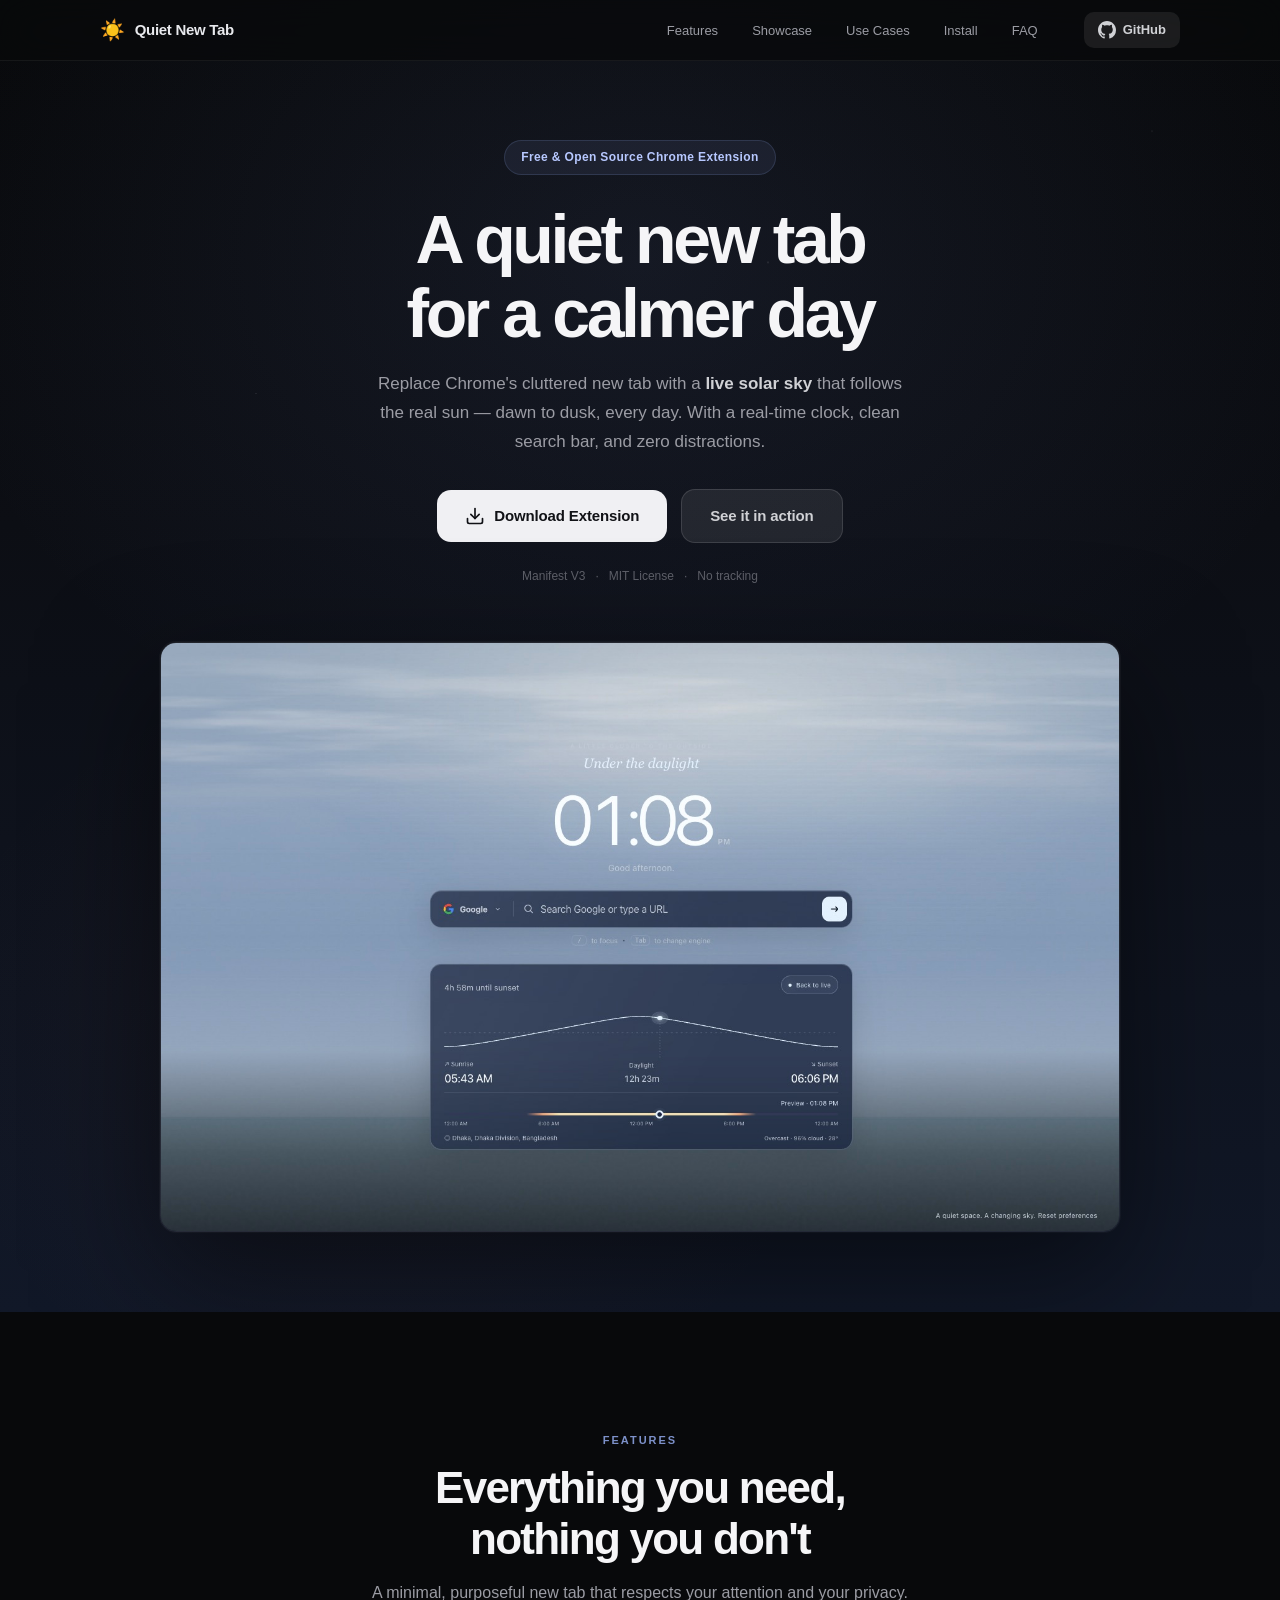
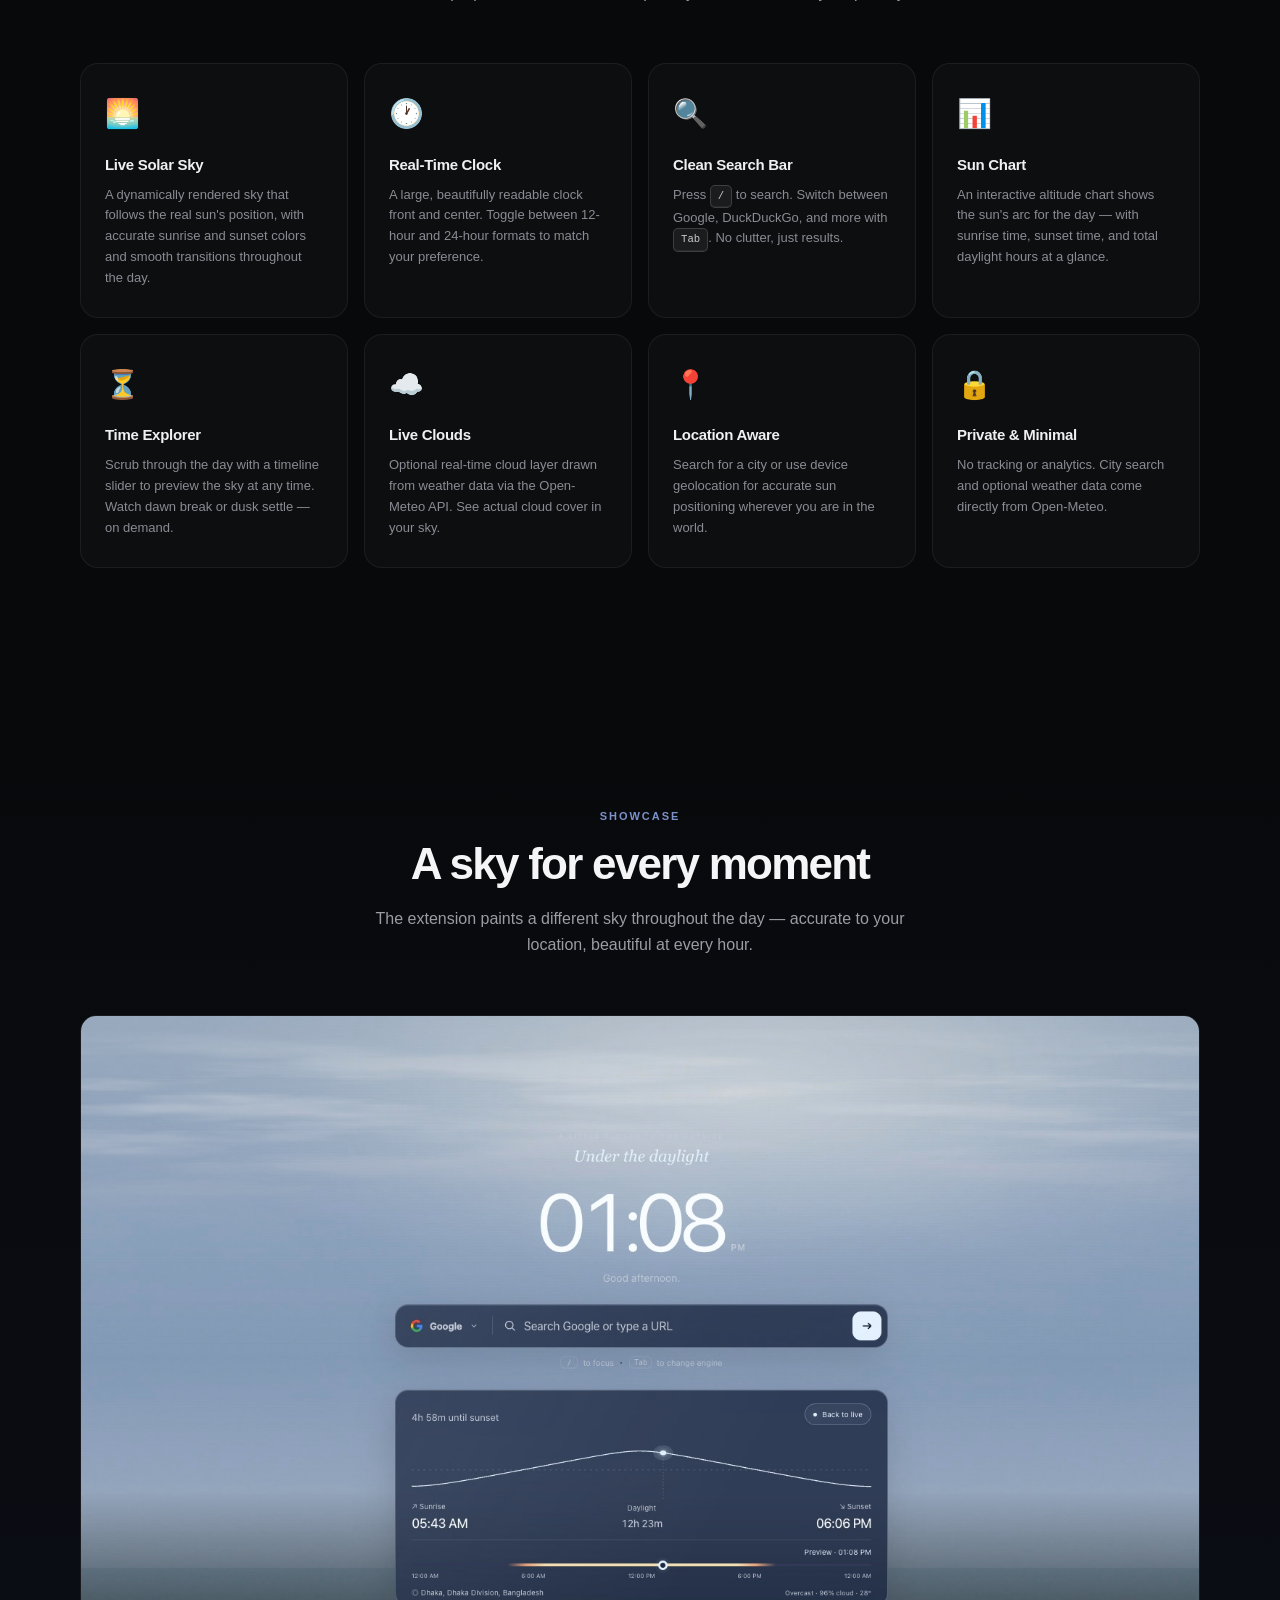
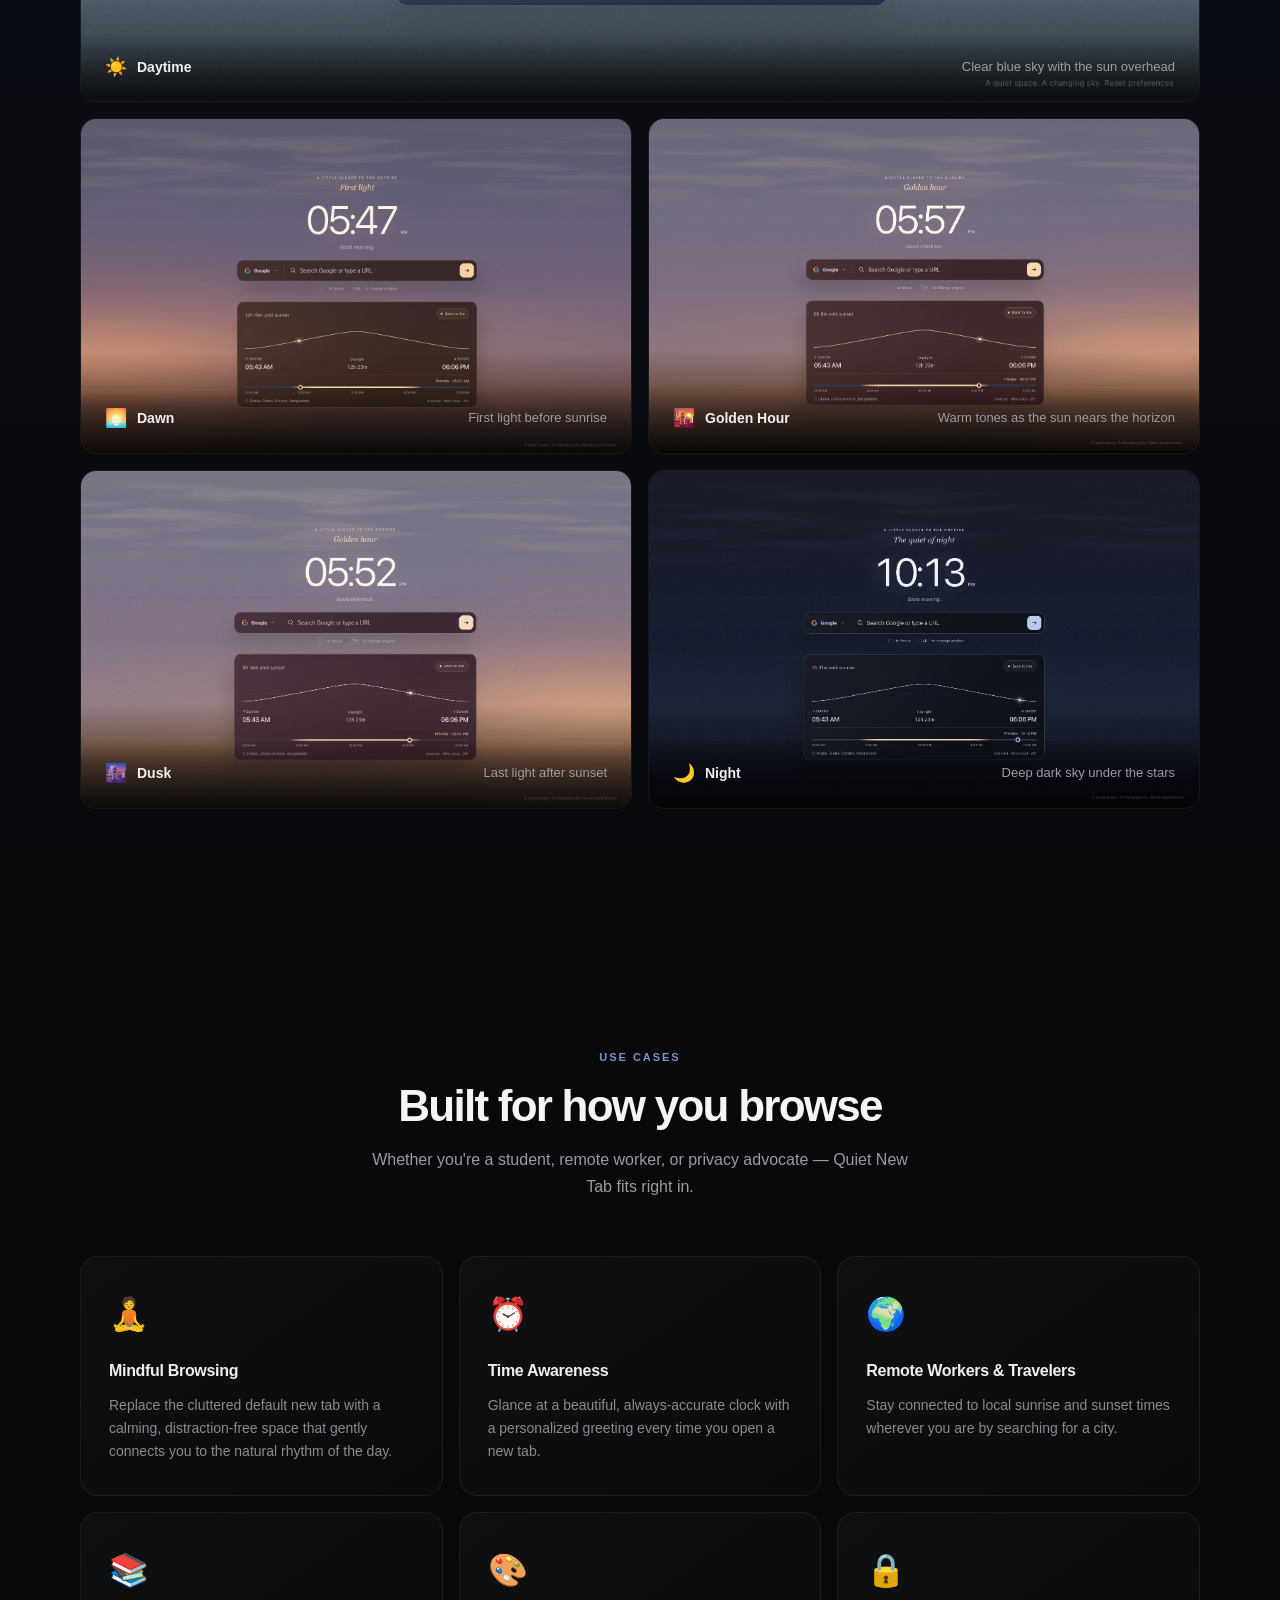
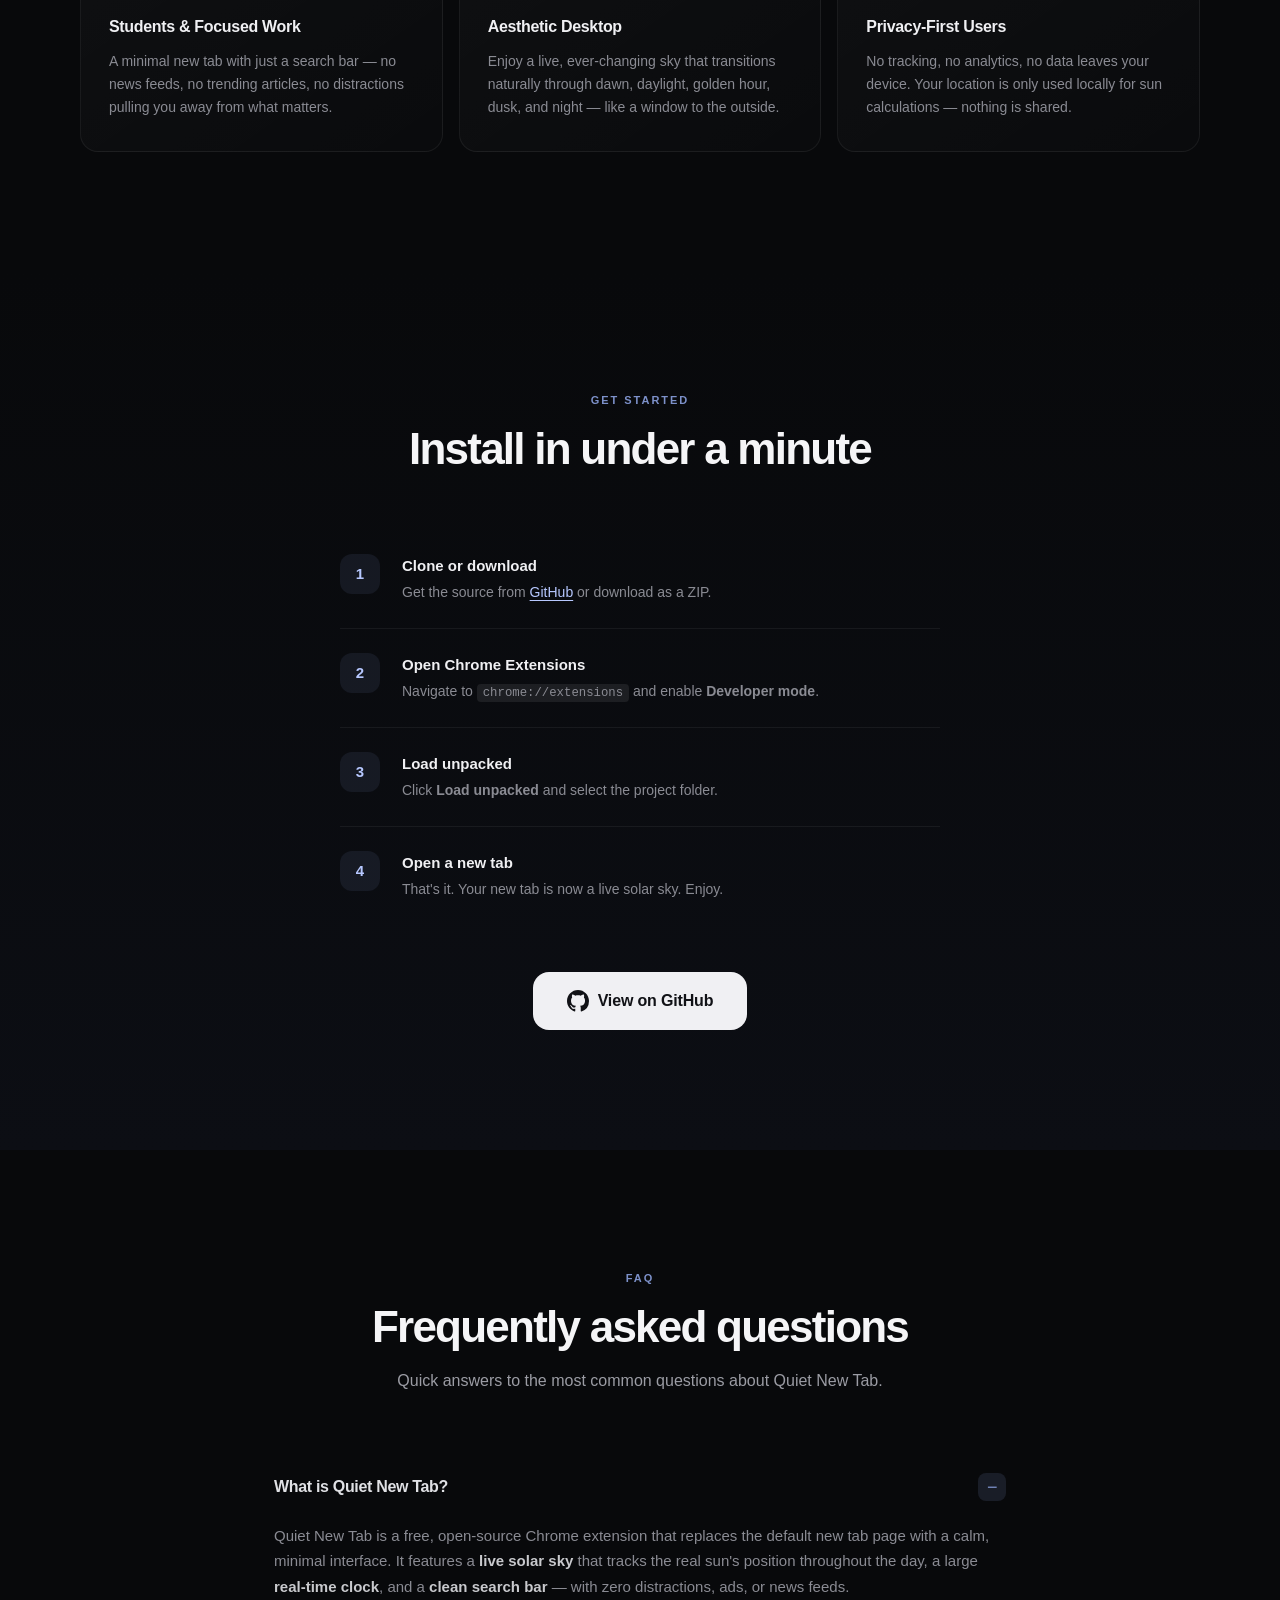
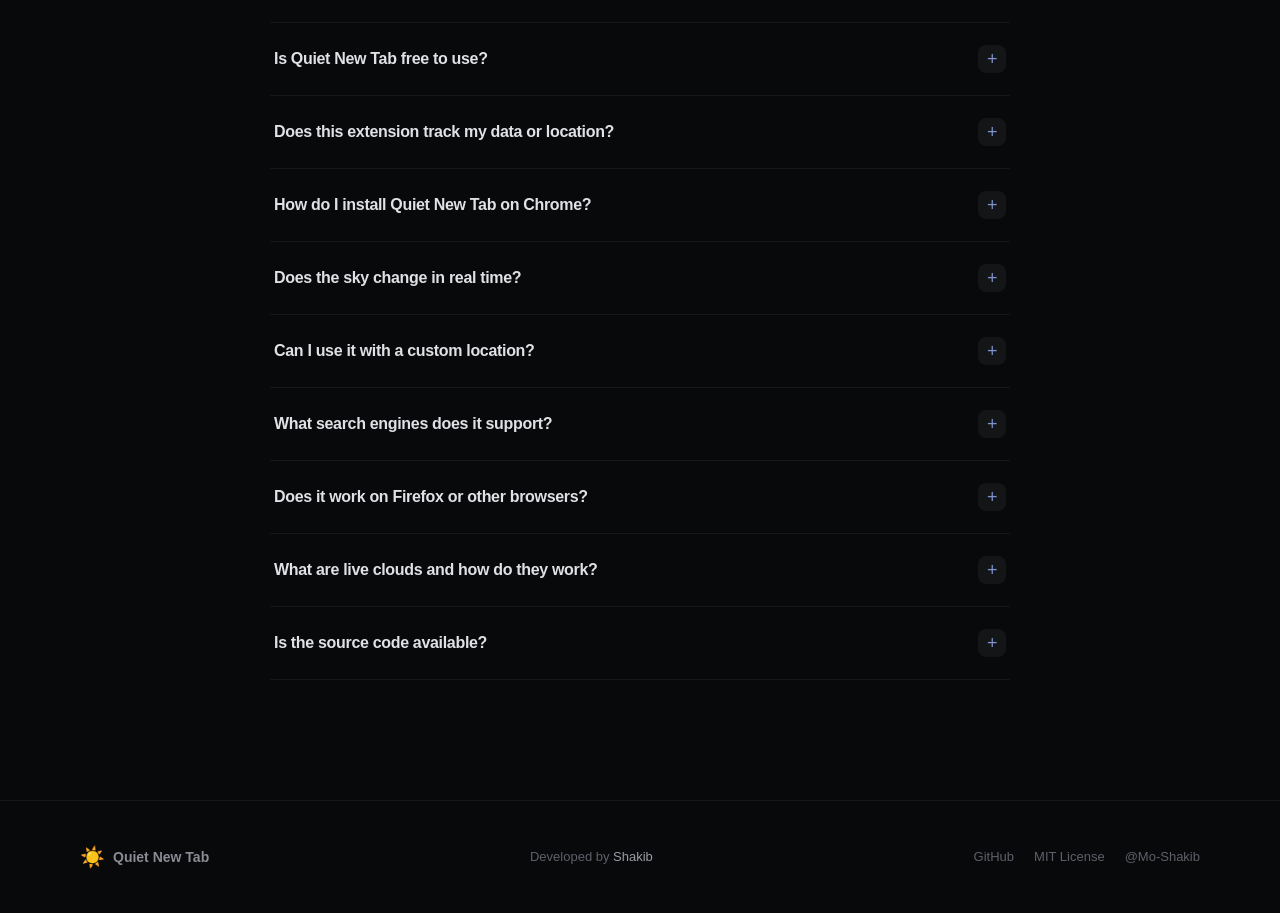
==== docs/index.html @ e8e40386 "Add project website" ====
<!DOCTYPE html>
<html lang="en">
<head>
  <meta charset="UTF-8">
  <meta name="viewport" content="width=device-width, initial-scale=1.0">
  <title>Quiet New Tab — A Calm Chrome Extension with Live Solar Sky</title>
  <meta name="description" content="Replace your Chrome new tab with a calm, minimal interface featuring a live solar sky, real-time clock, and clean search bar. Free, private, and beautiful.">
  <meta name="keywords" content="chrome extension, new tab, minimal, solar sky, sunrise, sunset, clock, search, productivity, calm, distraction-free">
  <meta name="author" content="Mohamed Shakib">
  <meta name="robots" content="index, follow">
  <meta name="google-site-verification" content="9CZoOWg6A91RhC9ZmWRSlfhuDOC3rtcBxyWy7U6pvqg" />
  <link rel="canonical" href="https://quiet-new-tab.pages.dev/">
  <link rel="alternate" href="https://mo-shakib.github.io/quiet-new-tab/">

  <!-- Open Graph -->
  <meta property="og:type" content="website">
  <meta property="og:title" content="Quiet New Tab — Live Solar Sky for Chrome">
  <meta property="og:description" content="A Chrome extension that replaces your new tab with a calm, minimal interface featuring a live solar sky, real-time clock, and clean search bar.">
  <meta property="og:url" content="https://quiet-new-tab.pages.dev/">
  <meta property="og:image" content="https://quiet-new-tab.pages.dev/images/og-daytime.jpg">
  <meta property="og:image:width" content="1200">
  <meta property="og:image:height" content="630">
  <meta property="og:image:alt" content="Quiet New Tab Chrome extension showing a live solar sky with real-time clock and search bar">
  <meta property="og:site_name" content="Quiet New Tab">
  <meta property="og:locale" content="en_US">

  <!-- Twitter Card -->
  <meta name="twitter:card" content="summary_large_image">
  <meta name="twitter:title" content="Quiet New Tab — Live Solar Sky for Chrome">
  <meta name="twitter:description" content="Replace your Chrome new tab with a calm, minimal interface featuring a live solar sky, real-time clock, and clean search bar.">
  <meta name="twitter:image" content="https://quiet-new-tab.pages.dev/images/og-daytime.jpg">
  <meta name="twitter:image:alt" content="Quiet New Tab Chrome extension showing a live solar sky with real-time clock and search bar">

  <!-- Structured Data -->
  <script type="application/ld+json">
  {
    "@context": "https://schema.org",
    "@type": "SoftwareApplication",
    "name": "Quiet New Tab",
    "operatingSystem": "Chrome",
    "applicationCategory": "BrowserApplication",
    "description": "A Chrome extension that replaces your new tab page with a calm, minimal interface featuring a live solar sky, real-time clock, and a clean search bar.",
    "url": "https://quiet-new-tab.pages.dev/",
    "author": {
      "@type": "Person",
      "name": "Mohamed Shakib",
      "url": "https://github.com/Mo-Shakib"
    },
    "offers": {
      "@type": "Offer",
      "price": "0",
      "priceCurrency": "USD"
    },
    "license": "https://opensource.org/licenses/MIT",
    "screenshot": "https://quiet-new-tab.pages.dev/images/daytime.jpg"
  }
  </script>

  <!-- Favicon (sun emoji as SVG) -->
  <link rel="icon" href="data:image/svg+xml,<svg xmlns='http://www.w3.org/2000/svg' viewBox='0 0 100 100'><text y='.9em' font-size='90'>☀️</text></svg>">

  <link rel="stylesheet" href="style.css">
</head>
<body>
  <!-- Skip Navigation -->
  <a href="#main-content" class="skip-link">Skip to main content</a>

  <!-- Header / Navigation -->
  <header class="site-header" role="banner">
    <nav class="nav-container" aria-label="Main navigation">
      <a href="#" class="logo" aria-label="Quiet New Tab home">
        <span class="logo-icon" aria-hidden="true">☀️</span>
        <span class="logo-text">Quiet New Tab</span>
      </a>
      <ul class="nav-links" role="list">
        <li><a href="#features">Features</a></li>
        <li><a href="#showcase">Showcase</a></li>
        <li><a href="#use-cases">Use Cases</a></li>
        <li><a href="#install">Install</a></li>
        <li><a href="#faq">FAQ</a></li>
      </ul>
      <a href="https://github.com/Mo-Shakib/quiet-tab" class="nav-cta" target="_blank" rel="noopener noreferrer" aria-label="View Quiet New Tab source code on GitHub">
        <svg aria-hidden="true" width="18" height="18" viewBox="0 0 24 24" fill="currentColor"><path d="M12 0C5.37 0 0 5.37 0 12c0 5.31 3.435 9.795 8.205 11.385.6.105.825-.255.825-.57 0-.285-.015-1.23-.015-2.235-3.015.555-3.795-.735-4.035-1.41-.135-.345-.72-1.41-1.23-1.695-.42-.225-1.02-.78-.015-.795.945-.015 1.62.87 1.845 1.23 1.08 1.815 2.805 1.305 3.495.99.105-.78.42-1.305.765-1.605-2.67-.3-5.46-1.335-5.46-5.925 0-1.305.465-2.385 1.23-3.225-.12-.3-.54-1.53.12-3.18 0 0 1.005-.315 3.3 1.23.96-.27 1.98-.405 3-.405s2.04.135 3 .405c2.295-1.56 3.3-1.23 3.3-1.23.66 1.65.24 2.88.12 3.18.765.84 1.23 1.905 1.23 3.225 0 4.605-2.805 5.625-5.475 5.925.435.375.81 1.095.81 2.22 0 1.605-.015 2.895-.015 3.3 0 .315.225.69.825.57A12.02 12.02 0 0024 12c0-6.63-5.37-12-12-12z"/></svg>
        <span>GitHub</span>
      </a>
    </nav>
  </header>

  <main id="main-content">
    <!-- Hero Section -->
    <section class="hero-section" aria-labelledby="hero-heading">
      <div class="hero-bg" aria-hidden="true">
        <div class="hero-gradient"></div>
        <div class="hero-stars"></div>
      </div>
      <div class="hero-content">
        <p class="hero-badge">Free &amp; Open Source Chrome Extension</p>
        <h1 id="hero-heading">A quiet new tab<br>for a calmer day</h1>
        <p class="hero-subtitle">Replace Chrome's cluttered new tab with a <strong>live solar sky</strong> that follows the real sun — dawn to dusk, every day. With a real-time clock, clean search bar, and zero distractions.</p>
        <div class="hero-actions">
          <a href="https://github.com/Mo-Shakib/quiet-tab" class="btn btn-primary" target="_blank" rel="noopener noreferrer">
            <svg aria-hidden="true" width="20" height="20" viewBox="0 0 24 24" fill="none" stroke="currentColor" stroke-width="2" stroke-linecap="round" stroke-linejoin="round"><path d="M21 15v4a2 2 0 01-2 2H5a2 2 0 01-2-2v-4"/><polyline points="7 10 12 15 17 10"/><line x1="12" y1="15" x2="12" y2="3"/></svg>
            Download Extension
          </a>
          <a href="#showcase" class="btn btn-secondary">See it in action</a>
        </div>
        <div class="hero-meta" aria-label="Extension details">
          <span>Manifest V3</span>
          <span aria-hidden="true">·</span>
          <span>MIT License</span>
          <span aria-hidden="true">·</span>
          <span>No tracking</span>
        </div>
      </div>
      <div class="hero-screenshot">
        <img
          src="images/daytime.jpg"
          alt="Quiet New Tab extension showing a clear blue daytime sky with the sun overhead, a large real-time clock reading the current time, and a minimal search bar"
          width="1200"
          height="750"
          loading="eager"
          fetchpriority="high"
        >
      </div>
    </section>

    <!-- Features Section -->
    <section class="features-section" id="features" aria-labelledby="features-heading">
      <div class="container">
        <div class="section-header">
          <p class="section-eyebrow">Features</p>
          <h2 id="features-heading">Everything you need,<br>nothing you don't</h2>
          <p class="section-subtitle">A minimal, purposeful new tab that respects your attention and your privacy.</p>
        </div>
        <div class="features-grid" role="list">
          <article class="feature-card" role="listitem">
            <div class="feature-icon" aria-hidden="true">🌅</div>
            <h3>Live Solar Sky</h3>
            <p>A dynamically rendered sky that follows the real sun's position, with accurate sunrise and sunset colors and smooth transitions throughout the day.</p>
          </article>
          <article class="feature-card" role="listitem">
            <div class="feature-icon" aria-hidden="true">🕐</div>
            <h3>Real-Time Clock</h3>
            <p>A large, beautifully readable clock front and center. Toggle between 12-hour and 24-hour formats to match your preference.</p>
          </article>
          <article class="feature-card" role="listitem">
            <div class="feature-icon" aria-hidden="true">🔍</div>
            <h3>Clean Search Bar</h3>
            <p>Press <kbd>/</kbd> to search. Switch between Google, DuckDuckGo, and more with <kbd>Tab</kbd>. No clutter, just results.</p>
          </article>
          <article class="feature-card" role="listitem">
            <div class="feature-icon" aria-hidden="true">📊</div>
            <h3>Sun Chart</h3>
            <p>An interactive altitude chart shows the sun's arc for the day — with sunrise time, sunset time, and total daylight hours at a glance.</p>
          </article>
          <article class="feature-card" role="listitem">
            <div class="feature-icon" aria-hidden="true">⏳</div>
            <h3>Time Explorer</h3>
            <p>Scrub through the day with a timeline slider to preview the sky at any time. Watch dawn break or dusk settle — on demand.</p>
          </article>
          <article class="feature-card" role="listitem">
            <div class="feature-icon" aria-hidden="true">☁️</div>
            <h3>Live Clouds</h3>
            <p>Optional real-time cloud layer drawn from weather data via the Open-Meteo API. See actual cloud cover in your sky.</p>
          </article>
          <article class="feature-card" role="listitem">
            <div class="feature-icon" aria-hidden="true">📍</div>
            <h3>Location Aware</h3>
            <p>Search for a city or use device geolocation for accurate sun positioning wherever you are in the world.</p>
          </article>
          <article class="feature-card" role="listitem">
            <div class="feature-icon" aria-hidden="true">🔒</div>
            <h3>Private &amp; Minimal</h3>
            <p>No tracking or analytics. City search and optional weather data come directly from Open-Meteo.</p>
          </article>
        </div>
      </div>
    </section>

    <!-- Showcase Section -->
    <section class="showcase-section" id="showcase" aria-labelledby="showcase-heading">
      <div class="container">
        <div class="section-header">
          <p class="section-eyebrow">Showcase</p>
          <h2 id="showcase-heading">A sky for every moment</h2>
          <p class="section-subtitle">The extension paints a different sky throughout the day — accurate to your location, beautiful at every hour.</p>
        </div>
        <div class="showcase-grid">
          <figure class="showcase-card showcase-card--large">
            <img
              src="images/daytime.jpg"
              alt="Quiet New Tab during daytime showing a clear bright blue sky with the sun high overhead, casting warm light on the minimal interface"
              width="800"
              height="500"
              loading="lazy"
            >
            <figcaption>
              <span class="showcase-time" aria-hidden="true">☀️</span>
              <strong>Daytime</strong>
              <span>Clear blue sky with the sun overhead</span>
            </figcaption>
          </figure>
          <figure class="showcase-card">
            <img
              src="images/dawn.jpg"
              alt="Quiet New Tab at dawn showing the first light of day with soft pink and orange hues on the horizon before sunrise"
              width="800"
              height="500"
              loading="lazy"
            >
            <figcaption>
              <span class="showcase-time" aria-hidden="true">🌅</span>
              <strong>Dawn</strong>
              <span>First light before sunrise</span>
            </figcaption>
          </figure>
          <figure class="showcase-card">
            <img
              src="images/golden-hour.jpg"
              alt="Quiet New Tab during golden hour showing warm amber and orange tones as the sun nears the horizon"
              width="800"
              height="500"
              loading="lazy"
            >
            <figcaption>
              <span class="showcase-time" aria-hidden="true">🌇</span>
              <strong>Golden Hour</strong>
              <span>Warm tones as the sun nears the horizon</span>
            </figcaption>
          </figure>
          <figure class="showcase-card">
            <img
              src="images/dusk.jpg"
              alt="Quiet New Tab at dusk showing deep purple and blue twilight tones after the sun has set"
              width="800"
              height="500"
              loading="lazy"
            >
            <figcaption>
              <span class="showcase-time" aria-hidden="true">🌆</span>
              <strong>Dusk</strong>
              <span>Last light after sunset</span>
            </figcaption>
          </figure>
          <figure class="showcase-card">
            <img
              src="images/night.jpg"
              alt="Quiet New Tab at night showing a deep dark sky with subtle star-like elements and a clean white clock"
              width="800"
              height="500"
              loading="lazy"
            >
            <figcaption>
              <span class="showcase-time" aria-hidden="true">🌙</span>
              <strong>Night</strong>
              <span>Deep dark sky under the stars</span>
            </figcaption>
          </figure>
        </div>
      </div>
    </section>

    <!-- Use Cases Section -->
    <section class="usecases-section" id="use-cases" aria-labelledby="usecases-heading">
      <div class="container">
        <div class="section-header">
          <p class="section-eyebrow">Use Cases</p>
          <h2 id="usecases-heading">Built for how you browse</h2>
          <p class="section-subtitle">Whether you're a student, remote worker, or privacy advocate — Quiet New Tab fits right in.</p>
        </div>
        <div class="usecases-grid" role="list">
          <article class="usecase-card" role="listitem">
            <div class="usecase-icon" aria-hidden="true">🧘</div>
            <h3>Mindful Browsing</h3>
            <p>Replace the cluttered default new tab with a calming, distraction-free space that gently connects you to the natural rhythm of the day.</p>
          </article>
          <article class="usecase-card" role="listitem">
            <div class="usecase-icon" aria-hidden="true">⏰</div>
            <h3>Time Awareness</h3>
            <p>Glance at a beautiful, always-accurate clock with a personalized greeting every time you open a new tab.</p>
          </article>
          <article class="usecase-card" role="listitem">
            <div class="usecase-icon" aria-hidden="true">🌍</div>
            <h3>Remote Workers &amp; Travelers</h3>
            <p>Stay connected to local sunrise and sunset times wherever you are by searching for a city.</p>
          </article>
          <article class="usecase-card" role="listitem">
            <div class="usecase-icon" aria-hidden="true">📚</div>
            <h3>Students &amp; Focused Work</h3>
            <p>A minimal new tab with just a search bar — no news feeds, no trending articles, no distractions pulling you away from what matters.</p>
          </article>
          <article class="usecase-card" role="listitem">
            <div class="usecase-icon" aria-hidden="true">🎨</div>
            <h3>Aesthetic Desktop</h3>
            <p>Enjoy a live, ever-changing sky that transitions naturally through dawn, daylight, golden hour, dusk, and night — like a window to the outside.</p>
          </article>
          <article class="usecase-card" role="listitem">
            <div class="usecase-icon" aria-hidden="true">🔒</div>
            <h3>Privacy-First Users</h3>
            <p>No tracking, no analytics, no data leaves your device. Your location is only used locally for sun calculations — nothing is shared.</p>
          </article>
        </div>
      </div>
    </section>

    <!-- Install Section -->
    <section class="install-section" id="install" aria-labelledby="install-heading">
      <div class="container">
        <div class="section-header">
          <p class="section-eyebrow">Get Started</p>
          <h2 id="install-heading">Install in under a minute</h2>
        </div>
        <div class="install-steps" role="list">
          <div class="install-step" role="listitem">
            <span class="step-number" aria-hidden="true">1</span>
            <div>
              <h3>Clone or download</h3>
              <p>Get the source from <a href="https://github.com/Mo-Shakib/quiet-tab" target="_blank" rel="noopener noreferrer">GitHub</a> or download as a ZIP.</p>
            </div>
          </div>
          <div class="install-step" role="listitem">
            <span class="step-number" aria-hidden="true">2</span>
            <div>
              <h3>Open Chrome Extensions</h3>
              <p>Navigate to <code>chrome://extensions</code> and enable <strong>Developer mode</strong>.</p>
            </div>
          </div>
          <div class="install-step" role="listitem">
            <span class="step-number" aria-hidden="true">3</span>
            <div>
              <h3>Load unpacked</h3>
              <p>Click <strong>Load unpacked</strong> and select the project folder.</p>
            </div>
          </div>
          <div class="install-step" role="listitem">
            <span class="step-number" aria-hidden="true">4</span>
            <div>
              <h3>Open a new tab</h3>
              <p>That's it. Your new tab is now a live solar sky. Enjoy.</p>
            </div>
          </div>
        </div>
        <div class="install-cta">
          <a href="https://github.com/Mo-Shakib/quiet-tab" class="btn btn-primary btn-large" target="_blank" rel="noopener noreferrer">
            <svg aria-hidden="true" width="22" height="22" viewBox="0 0 24 24" fill="currentColor"><path d="M12 0C5.37 0 0 5.37 0 12c0 5.31 3.435 9.795 8.205 11.385.6.105.825-.255.825-.57 0-.285-.015-1.23-.015-2.235-3.015.555-3.795-.735-4.035-1.41-.135-.345-.72-1.41-1.23-1.695-.42-.225-1.02-.78-.015-.795.945-.015 1.62.87 1.845 1.23 1.08 1.815 2.805 1.305 3.495.99.105-.78.42-1.305.765-1.605-2.67-.3-5.46-1.335-5.46-5.925 0-1.305.465-2.385 1.23-3.225-.12-.3-.54-1.53.12-3.18 0 0 1.005-.315 3.3 1.23.96-.27 1.98-.405 3-.405s2.04.135 3 .405c2.295-1.56 3.3-1.23 3.3-1.23.66 1.65.24 2.88.12 3.18.765.84 1.23 1.905 1.23 3.225 0 4.605-2.805 5.625-5.475 5.925.435.375.81 1.095.81 2.22 0 1.605-.015 2.895-.015 3.3 0 .315.225.69.825.57A12.02 12.02 0 0024 12c0-6.63-5.37-12-12-12z"/></svg>
            View on GitHub
          </a>
        </div>
      </div>
    </section>

    <!-- FAQ Section (AEO-optimized for AI & voice search answer extraction) -->
    <section class="faq-section" id="faq" aria-labelledby="faq-heading">
      <div class="container">
        <div class="section-header">
          <p class="section-eyebrow">FAQ</p>
          <h2 id="faq-heading">Frequently asked questions</h2>
          <p class="section-subtitle">Quick answers to the most common questions about Quiet New Tab.</p>
        </div>
        <div class="faq-list" itemscope itemtype="https://schema.org/FAQPage">

          <details class="faq-item" itemscope itemprop="mainEntity" itemtype="https://schema.org/Question" open>
            <summary itemprop="name">What is Quiet New Tab?</summary>
            <div class="faq-answer" itemscope itemprop="acceptedAnswer" itemtype="https://schema.org/Answer">
              <div itemprop="text">
                <p>Quiet New Tab is a free, open-source Chrome extension that replaces the default new tab page with a calm, minimal interface. It features a <strong>live solar sky</strong> that tracks the real sun's position throughout the day, a large <strong>real-time clock</strong>, and a <strong>clean search bar</strong> — with zero distractions, ads, or news feeds.</p>
              </div>
            </div>
          </details>

          <details class="faq-item" itemscope itemprop="mainEntity" itemtype="https://schema.org/Question">
            <summary itemprop="name">Is Quiet New Tab free to use?</summary>
            <div class="faq-answer" itemscope itemprop="acceptedAnswer" itemtype="https://schema.org/Answer">
              <div itemprop="text">
                <p>Yes, Quiet New Tab is completely free and open source under the <strong>MIT License</strong>. There are no hidden charges, premium tiers, or in-app purchases. You can download the source code from <a href="https://github.com/Mo-Shakib/quiet-tab" target="_blank" rel="noopener noreferrer">GitHub</a>, inspect it, and even contribute.</p>
              </div>
            </div>
          </details>

          <details class="faq-item" itemscope itemprop="mainEntity" itemtype="https://schema.org/Question">
            <summary itemprop="name">Does this extension track my data or location?</summary>
            <div class="faq-answer" itemscope itemprop="acceptedAnswer" itemtype="https://schema.org/Answer">
              <div itemprop="text">
                <p><strong>No.</strong> Quiet New Tab has no analytics, telemetry, or third-party tracking. City searches and optional cloud requests are sent directly to Open-Meteo; settings are saved in your browser.</p>
              </div>
            </div>
          </details>

          <details class="faq-item" itemscope itemprop="mainEntity" itemtype="https://schema.org/Question">
            <summary itemprop="name">How do I install Quiet New Tab on Chrome?</summary>
            <div class="faq-answer" itemscope itemprop="acceptedAnswer" itemtype="https://schema.org/Answer">
              <div itemprop="text">
                <p>Installing Quiet New Tab takes under a minute:</p>
                <ol>
                  <li>Download or clone the repository from <a href="https://github.com/Mo-Shakib/quiet-tab" target="_blank" rel="noopener noreferrer">GitHub</a>.</li>
                  <li>Open <code>chrome://extensions</code> in Chrome.</li>
                  <li>Enable <strong>Developer mode</strong> using the toggle in the top-right corner.</li>
                  <li>Click <strong>Load unpacked</strong> and select the downloaded project folder.</li>
                  <li>Open a new tab — you'll see the live solar sky immediately.</li>
                </ol>
              </div>
            </div>
          </details>

          <details class="faq-item" itemscope itemprop="mainEntity" itemtype="https://schema.org/Question">
            <summary itemprop="name">Does the sky change in real time?</summary>
            <div class="faq-answer" itemscope itemprop="acceptedAnswer" itemtype="https://schema.org/Answer">
              <div itemprop="text">
                <p>Yes. The sky is rendered dynamically based on the <strong>actual solar position</strong> for your selected city or device location. It transitions smoothly through dawn, daytime, golden hour, dusk, and night. You can also use the <strong>Time Explorer</strong> slider to preview the sky at any time of day.</p>
              </div>
            </div>
          </details>

          <details class="faq-item" itemscope itemprop="mainEntity" itemtype="https://schema.org/Question">
            <summary itemprop="name">Can I use it with a custom location?</summary>
            <div class="faq-answer" itemscope itemprop="acceptedAnswer" itemtype="https://schema.org/Answer">
              <div itemprop="text">
                <p>Absolutely. Quiet New Tab supports both <strong>device geolocation</strong> and <strong>city search</strong>. Open the settings panel (⚙️ button), search for a city, and select it to localize the sky.</p>
              </div>
            </div>
          </details>

          <details class="faq-item" itemscope itemprop="mainEntity" itemtype="https://schema.org/Question">
            <summary itemprop="name">What search engines does it support?</summary>
            <div class="faq-answer" itemscope itemprop="acceptedAnswer" itemtype="https://schema.org/Answer">
              <div itemprop="text">
                <p>Quiet New Tab supports multiple search engines including <strong>Google</strong>, <strong>DuckDuckGo</strong>, and others. Press <kbd>/</kbd> to focus the search bar, type your query, and hit Enter. Press <kbd>Tab</kbd> to cycle between available search engines.</p>
              </div>
            </div>
          </details>

          <details class="faq-item" itemscope itemprop="mainEntity" itemtype="https://schema.org/Question">
            <summary itemprop="name">Does it work on Firefox or other browsers?</summary>
            <div class="faq-answer" itemscope itemprop="acceptedAnswer" itemtype="https://schema.org/Answer">
              <div itemprop="text">
                <p>Quiet New Tab is currently built as a <strong>Chrome extension</strong> using Manifest V3. It works on all Chromium-based browsers, including <strong>Google Chrome</strong>, <strong>Microsoft Edge</strong>, <strong>Brave</strong>, and <strong>Opera</strong>. Firefox support may be added in the future.</p>
              </div>
            </div>
          </details>

          <details class="faq-item" itemscope itemprop="mainEntity" itemtype="https://schema.org/Question">
            <summary itemprop="name">What are live clouds and how do they work?</summary>
            <div class="faq-answer" itemscope itemprop="acceptedAnswer" itemtype="https://schema.org/Answer">
              <div itemprop="text">
                <p>When the <strong>Live Clouds</strong> setting is enabled, Quiet New Tab fetches real-time cloud cover data from the free <a href="https://open-meteo.com/" target="_blank" rel="noopener noreferrer">Open-Meteo API</a> and renders cloud layers on the sky. This gives you a subtle, accurate visual sense of current weather conditions — without needing a separate weather app.</p>
              </div>
            </div>
          </details>

          <details class="faq-item" itemscope itemprop="mainEntity" itemtype="https://schema.org/Question">
            <summary itemprop="name">Is the source code available?</summary>
            <div class="faq-answer" itemscope itemprop="acceptedAnswer" itemtype="https://schema.org/Answer">
              <div itemprop="text">
                <p>Yes. Quiet New Tab is fully open source and hosted on <a href="https://github.com/Mo-Shakib/quiet-tab" target="_blank" rel="noopener noreferrer">GitHub</a>. You're free to view, fork, modify, and contribute under the MIT License. Contributions and feedback are welcome.</p>
              </div>
            </div>
          </details>

        </div>
      </div>
    </section>
  </main>

  <!-- Footer -->
  <footer class="site-footer" role="contentinfo">
    <div class="container footer-inner">
      <div class="footer-brand">
        <span class="logo-icon" aria-hidden="true">☀️</span>
        <span>Quiet New Tab</span>
      </div>
      <p class="footer-credit">Developed by <a href="https://github.com/Mo-Shakib" target="_blank" rel="noopener noreferrer">Shakib</a></p>
      <nav class="footer-links" aria-label="Footer navigation">
        <a href="https://github.com/Mo-Shakib/quiet-tab" target="_blank" rel="noopener noreferrer">GitHub</a>
        <a href="https://github.com/Mo-Shakib/quiet-tab/blob/main/LICENSE" target="_blank" rel="noopener noreferrer">MIT License</a>
        <a href="https://github.com/Mo-Shakib" target="_blank" rel="noopener noreferrer">@Mo-Shakib</a>
      </nav>
    </div>
  </footer>
</body>
</html>
---- docs/style.css ----
/* ─── Reset & Base ──────────────────────────────────────────────────────── */
*, *::before, *::after { box-sizing: border-box; margin: 0; padding: 0; }
html { scroll-behavior: smooth; -webkit-text-size-adjust: 100%; }
body {
  font-family: -apple-system, BlinkMacSystemFont, "SF Pro Display", "Segoe UI", Roboto, sans-serif;
  -webkit-font-smoothing: antialiased;
  -moz-osx-font-smoothing: grayscale;
  color: #e8e9ed;
  background: #08090b;
  line-height: 1.6;
  overflow-x: hidden;
}
img { max-width: 100%; height: auto; display: block; }
a { color: inherit; text-decoration: none; }
ul { list-style: none; }
code { font-family: ui-monospace, SFMono-Regular, Menlo, monospace; background: rgba(255,255,255,.08); padding: 2px 6px; border-radius: 4px; font-size: .88em; }
kbd { display: inline-block; padding: 2px 7px; border: 1px solid rgba(255,255,255,.15); border-radius: 5px; background: rgba(255,255,255,.06); font-family: ui-monospace, SFMono-Regular, Menlo, monospace; font-size: .82em; color: #c9cad0; box-shadow: inset 0 -1px 0 rgba(255,255,255,.06); }

/* ─── Skip Link ─────────────────────────────────────────────────────────── */
.skip-link {
  position: absolute; top: -100px; left: 16px; z-index: 1000;
  padding: 10px 18px; background: #fff; color: #111; border-radius: 8px;
  font-weight: 600; font-size: 14px;
  transition: top .2s;
}
.skip-link:focus { top: 16px; }

/* ─── Container ─────────────────────────────────────────────────────────── */
.container { width: min(100% - 40px, 1120px); margin: 0 auto; }

/* ─── Header ────────────────────────────────────────────────────────────── */
.site-header {
  position: fixed; top: 0; left: 0; right: 0; z-index: 100;
  background: rgba(8, 9, 11, .78);
  backdrop-filter: blur(20px) saturate(120%);
  -webkit-backdrop-filter: blur(20px) saturate(120%);
  border-bottom: 1px solid rgba(255,255,255,.06);
}
.nav-container {
  display: flex; align-items: center; gap: 32px;
  max-width: 1120px; margin: 0 auto;
  padding: 0 20px; height: 60px;
}
.logo { display: flex; align-items: center; gap: 10px; font-weight: 650; font-size: 15px; letter-spacing: -.02em; white-space: nowrap; }
.logo-icon { font-size: 20px; }
.nav-links { display: flex; gap: 6px; margin-left: auto; }
.nav-links a {
  padding: 7px 14px; border-radius: 10px; font-size: 13px; font-weight: 500;
  color: #9b9ca4; transition: color .2s, background .2s;
}
.nav-links a:hover { color: #fff; background: rgba(255,255,255,.06); }
.nav-cta {
  display: flex; align-items: center; gap: 7px;
  padding: 8px 14px; border-radius: 10px;
  background: rgba(255,255,255,.08); color: #d0d1d5;
  font-size: 13px; font-weight: 550;
  transition: background .2s, color .2s;
}
.nav-cta:hover { background: rgba(255,255,255,.14); color: #fff; }

/* ─── Buttons ───────────────────────────────────────────────────────────── */
.btn {
  display: inline-flex; align-items: center; gap: 9px;
  padding: 14px 28px; border-radius: 14px;
  font-size: 15px; font-weight: 600; letter-spacing: -.01em;
  transition: transform .2s, background .2s, box-shadow .2s;
  cursor: pointer;
}
.btn:active { transform: scale(.97); }
.btn-primary { background: #f0f0f3; color: #111216; }
.btn-primary:hover { background: #fff; box-shadow: 0 8px 30px rgba(255,255,255,.12); }
.btn-secondary { background: rgba(255,255,255,.08); color: #d0d1d5; border: 1px solid rgba(255,255,255,.12); }
.btn-secondary:hover { background: rgba(255,255,255,.13); color: #fff; }
.btn-large { padding: 16px 34px; font-size: 16px; border-radius: 16px; }

/* ─── Section Commons ───────────────────────────────────────────────────── */
.section-header { text-align: center; margin-bottom: 56px; }
.section-eyebrow { font-size: 11px; font-weight: 700; letter-spacing: .18em; text-transform: uppercase; color: #7d91ca; margin-bottom: 14px; }
.section-header h2 { font-size: clamp(28px, 4vw, 44px); font-weight: 650; letter-spacing: -.04em; line-height: 1.15; color: #f5f5f7; }
.section-subtitle { max-width: 560px; margin: 16px auto 0; color: #9b9ca4; font-size: 16px; line-height: 1.65; }

/* ─── Hero ──────────────────────────────────────────────────────────────── */
.hero-section {
  position: relative; padding: 140px 20px 80px; text-align: center;
  min-height: 100vh; display: flex; flex-direction: column; align-items: center; justify-content: center;
  overflow: hidden;
}
.hero-bg { position: absolute; inset: 0; z-index: 0; }
.hero-gradient {
  position: absolute; inset: 0;
  background:
    radial-gradient(ellipse 80% 60% at 50% 20%, rgba(100, 120, 180, .12), transparent 70%),
    radial-gradient(ellipse 60% 50% at 30% 80%, rgba(180, 100, 80, .06), transparent 60%),
    linear-gradient(180deg, #08090b 0%, #0c0e14 40%, #111828 100%);
}
.hero-stars {
  position: absolute; inset: 0;
  background-image: radial-gradient(1px 1px at 20% 30%, rgba(255,255,255,.15), transparent),
                    radial-gradient(1px 1px at 40% 70%, rgba(255,255,255,.1), transparent),
                    radial-gradient(1.5px 1.5px at 60% 20%, rgba(255,255,255,.12), transparent),
                    radial-gradient(1px 1px at 80% 50%, rgba(255,255,255,.08), transparent),
                    radial-gradient(1px 1px at 15% 80%, rgba(255,255,255,.1), transparent),
                    radial-gradient(1.5px 1.5px at 90% 10%, rgba(255,255,255,.07), transparent);
}
.hero-content { position: relative; z-index: 1; max-width: 720px; margin: 0 auto; }
.hero-badge {
  display: inline-block; padding: 7px 16px; border-radius: 50px;
  background: rgba(125, 145, 202, .1); border: 1px solid rgba(125, 145, 202, .2);
  color: #b7c8ff; font-size: 12px; font-weight: 600; letter-spacing: .03em;
  margin-bottom: 28px;
}
.hero-content h1 {
  font-size: clamp(38px, 6vw, 68px); font-weight: 680; letter-spacing: -.05em;
  line-height: 1.08; color: #f5f5f7;
  margin-bottom: 20px;
}
.hero-subtitle { max-width: 540px; margin: 0 auto 32px; color: #9b9ca4; font-size: 17px; line-height: 1.7; }
.hero-subtitle strong { color: #d0d1d5; font-weight: 600; }
.hero-actions { display: flex; align-items: center; justify-content: center; gap: 14px; flex-wrap: wrap; margin-bottom: 24px; }
.hero-meta { display: flex; align-items: center; justify-content: center; gap: 10px; color: #5e6069; font-size: 12px; font-weight: 500; }
.hero-screenshot {
  position: relative; z-index: 1; max-width: 960px; margin: 56px auto 0;
  border-radius: 16px; overflow: hidden;
  border: 1px solid rgba(255,255,255,.08);
  box-shadow: 0 40px 120px rgba(0,0,0,.5), 0 0 0 1px rgba(255,255,255,.04);
}
.hero-screenshot img { width: 100%; display: block; }

/* ─── Features ──────────────────────────────────────────────────────────── */
.features-section { padding: 120px 20px; background: #08090b; }
.features-grid { display: grid; grid-template-columns: repeat(4, 1fr); gap: 16px; }
.feature-card {
  padding: 28px 24px; border-radius: 18px;
  background: rgba(255,255,255,.025); border: 1px solid rgba(255,255,255,.06);
  transition: background .25s, border-color .25s, transform .25s;
}
.feature-card:hover { background: rgba(255,255,255,.045); border-color: rgba(255,255,255,.1); transform: translateY(-2px); }
.feature-icon { font-size: 28px; margin-bottom: 16px; }
.feature-card h3 { font-size: 15px; font-weight: 620; margin-bottom: 8px; letter-spacing: -.02em; color: #f0f0f3; }
.feature-card p { font-size: 13px; color: #8a8b93; line-height: 1.6; }

/* ─── Showcase ──────────────────────────────────────────────────────────── */
.showcase-section { padding: 120px 20px; background: linear-gradient(180deg, #08090b, #0b0d14 50%, #08090b); }
.showcase-grid { display: grid; grid-template-columns: repeat(2, 1fr); gap: 16px; }
.showcase-card {
  position: relative; border-radius: 16px; overflow: hidden;
  border: 1px solid rgba(255,255,255,.06);
  transition: border-color .3s, transform .3s;
}
.showcase-card:hover { border-color: rgba(255,255,255,.14); transform: translateY(-3px); }
.showcase-card--large { grid-column: 1 / -1; }
.showcase-card img { width: 100%; display: block; }
.showcase-card figcaption {
  position: absolute; bottom: 0; left: 0; right: 0;
  padding: 20px 24px;
  background: linear-gradient(0deg, rgba(0,0,0,.75), transparent);
  display: flex; align-items: center; gap: 10px;
}
.showcase-time { font-size: 18px; }
.showcase-card figcaption strong { font-size: 14px; font-weight: 600; color: #f0f0f3; }
.showcase-card figcaption span:last-child { color: #9b9ca4; font-size: 13px; margin-left: auto; }

/* ─── Use Cases ─────────────────────────────────────────────────────────── */
.usecases-section { padding: 120px 20px; background: #08090b; }
.usecases-grid { display: grid; grid-template-columns: repeat(3, 1fr); gap: 16px; }
.usecase-card {
  padding: 32px 28px; border-radius: 18px;
  background: linear-gradient(145deg, rgba(255,255,255,.03), rgba(255,255,255,.01));
  border: 1px solid rgba(255,255,255,.06);
  transition: background .25s, border-color .25s, transform .25s;
}
.usecase-card:hover { background: rgba(255,255,255,.05); border-color: rgba(255,255,255,.12); transform: translateY(-2px); }
.usecase-icon { font-size: 32px; margin-bottom: 18px; }
.usecase-card h3 { font-size: 16px; font-weight: 620; margin-bottom: 10px; letter-spacing: -.02em; color: #f0f0f3; }
.usecase-card p { font-size: 14px; color: #8a8b93; line-height: 1.65; }

/* ─── Install ───────────────────────────────────────────────────────────── */
.install-section { padding: 120px 20px; background: linear-gradient(180deg, #08090b, #0c0e14); }
.install-steps { max-width: 600px; margin: 0 auto; display: flex; flex-direction: column; gap: 0; }
.install-step {
  display: flex; align-items: flex-start; gap: 22px;
  padding: 24px 0;
  border-bottom: 1px solid rgba(255,255,255,.06);
}
.install-step:last-child { border-bottom: none; }
.step-number {
  width: 40px; height: 40px; flex-shrink: 0;
  display: grid; place-items: center;
  border-radius: 12px; background: rgba(125, 145, 202, .1);
  color: #b7c8ff; font-size: 15px; font-weight: 700;
}
.install-step h3 { font-size: 15px; font-weight: 620; margin-bottom: 4px; color: #f0f0f3; }
.install-step p { font-size: 14px; color: #8a8b93; line-height: 1.55; }
.install-step a { color: #b7c8ff; text-decoration: underline; text-underline-offset: 3px; }
.install-step a:hover { color: #d4dfff; }
.install-cta { text-align: center; margin-top: 48px; }

/* ─── FAQ ───────────────────────────────────────────────────────────────── */
.faq-section { padding: 120px 20px; background: #08090b; }
.faq-list { max-width: 740px; margin: 0 auto; display: flex; flex-direction: column; gap: 0; }
.faq-item {
  border-bottom: 1px solid rgba(255,255,255,.06);
}
.faq-item summary {
  display: flex; align-items: center; justify-content: space-between;
  padding: 22px 4px; cursor: pointer;
  font-size: 16px; font-weight: 590; letter-spacing: -.02em; color: #e0e1e5;
  list-style: none;
  transition: color .2s;
}
.faq-item summary::-webkit-details-marker { display: none; }
.faq-item summary::after {
  content: "+"; flex-shrink: 0; margin-left: 16px;
  width: 28px; height: 28px; display: grid; place-items: center;
  border-radius: 8px; background: rgba(255,255,255,.05);
  font-size: 18px; font-weight: 400; color: #7d91ca;
  transition: transform .25s, background .25s;
}
.faq-item[open] summary::after { content: "−"; background: rgba(125,145,202,.15); }
.faq-item summary:hover { color: #fff; }
.faq-answer {
  padding: 0 4px 22px;
  color: #8a8b93; font-size: 15px; line-height: 1.72;
}
.faq-answer p { margin-bottom: 10px; }
.faq-answer p:last-child { margin-bottom: 0; }
.faq-answer ol { padding-left: 20px; margin: 8px 0; }
.faq-answer li { margin-bottom: 6px; }
.faq-answer a { color: #b7c8ff; text-decoration: underline; text-underline-offset: 3px; }
.faq-answer a:hover { color: #d4dfff; }
.faq-answer strong { color: #c8c9cd; font-weight: 600; }
.faq-answer em { font-style: italic; }
.faq-answer code { font-size: .88em; background: rgba(255,255,255,.06); padding: 2px 6px; border-radius: 4px; }

/* ─── Footer ────────────────────────────────────────────────────────────── */
.site-footer {
  padding: 40px 20px;
  border-top: 1px solid rgba(255,255,255,.06);
  background: #08090b;
}
.footer-inner {
  display: flex; align-items: center; justify-content: space-between;
  flex-wrap: wrap; gap: 16px;
}
.footer-brand { display: flex; align-items: center; gap: 8px; font-size: 14px; font-weight: 600; color: #8a8b93; }
.footer-credit { font-size: 13px; color: #5e6069; }
.footer-credit a { color: #9b9ca4; text-decoration: none; transition: color .2s; }
.footer-credit a:hover { color: #f0f0f3; }
.footer-links { display: flex; gap: 20px; }
.footer-links a { font-size: 13px; color: #5e6069; transition: color .2s; }
.footer-links a:hover { color: #d0d1d5; }

/* ─── Responsive ────────────────────────────────────────────────────────── */
@media (max-width: 900px) {
  .features-grid { grid-template-columns: repeat(2, 1fr); }
  .usecases-grid { grid-template-columns: repeat(2, 1fr); }
}
@media (max-width: 680px) {
  .nav-links { display: none; }
  .nav-container { justify-content: space-between; }
  .hero-section { padding: 120px 16px 60px; min-height: auto; }
  .hero-content h1 { font-size: 32px; }
  .hero-subtitle { font-size: 15px; }
  .features-grid { grid-template-columns: 1fr; }
  .showcase-grid { grid-template-columns: 1fr; }
  .usecases-grid { grid-template-columns: 1fr; }
  .features-section, .showcase-section, .usecases-section, .install-section, .faq-section { padding: 80px 16px; }
  .footer-inner { flex-direction: column; text-align: center; }
  .footer-links { justify-content: center; }
  .hero-actions { flex-direction: column; }
  .btn { width: 100%; justify-content: center; }
}

/* ─── Focus & Accessibility ─────────────────────────────────────────────── */
:focus-visible { outline: 2px solid rgba(183, 200, 255, .7); outline-offset: 3px; }
@media (prefers-reduced-motion: reduce) {
  *, *::before, *::after { animation-duration: .01ms !important; transition-duration: .01ms !important; scroll-behavior: auto !important; }
}
@media (prefers-color-scheme: light) {
  /* Keep dark theme — the extension is dark-first */
}
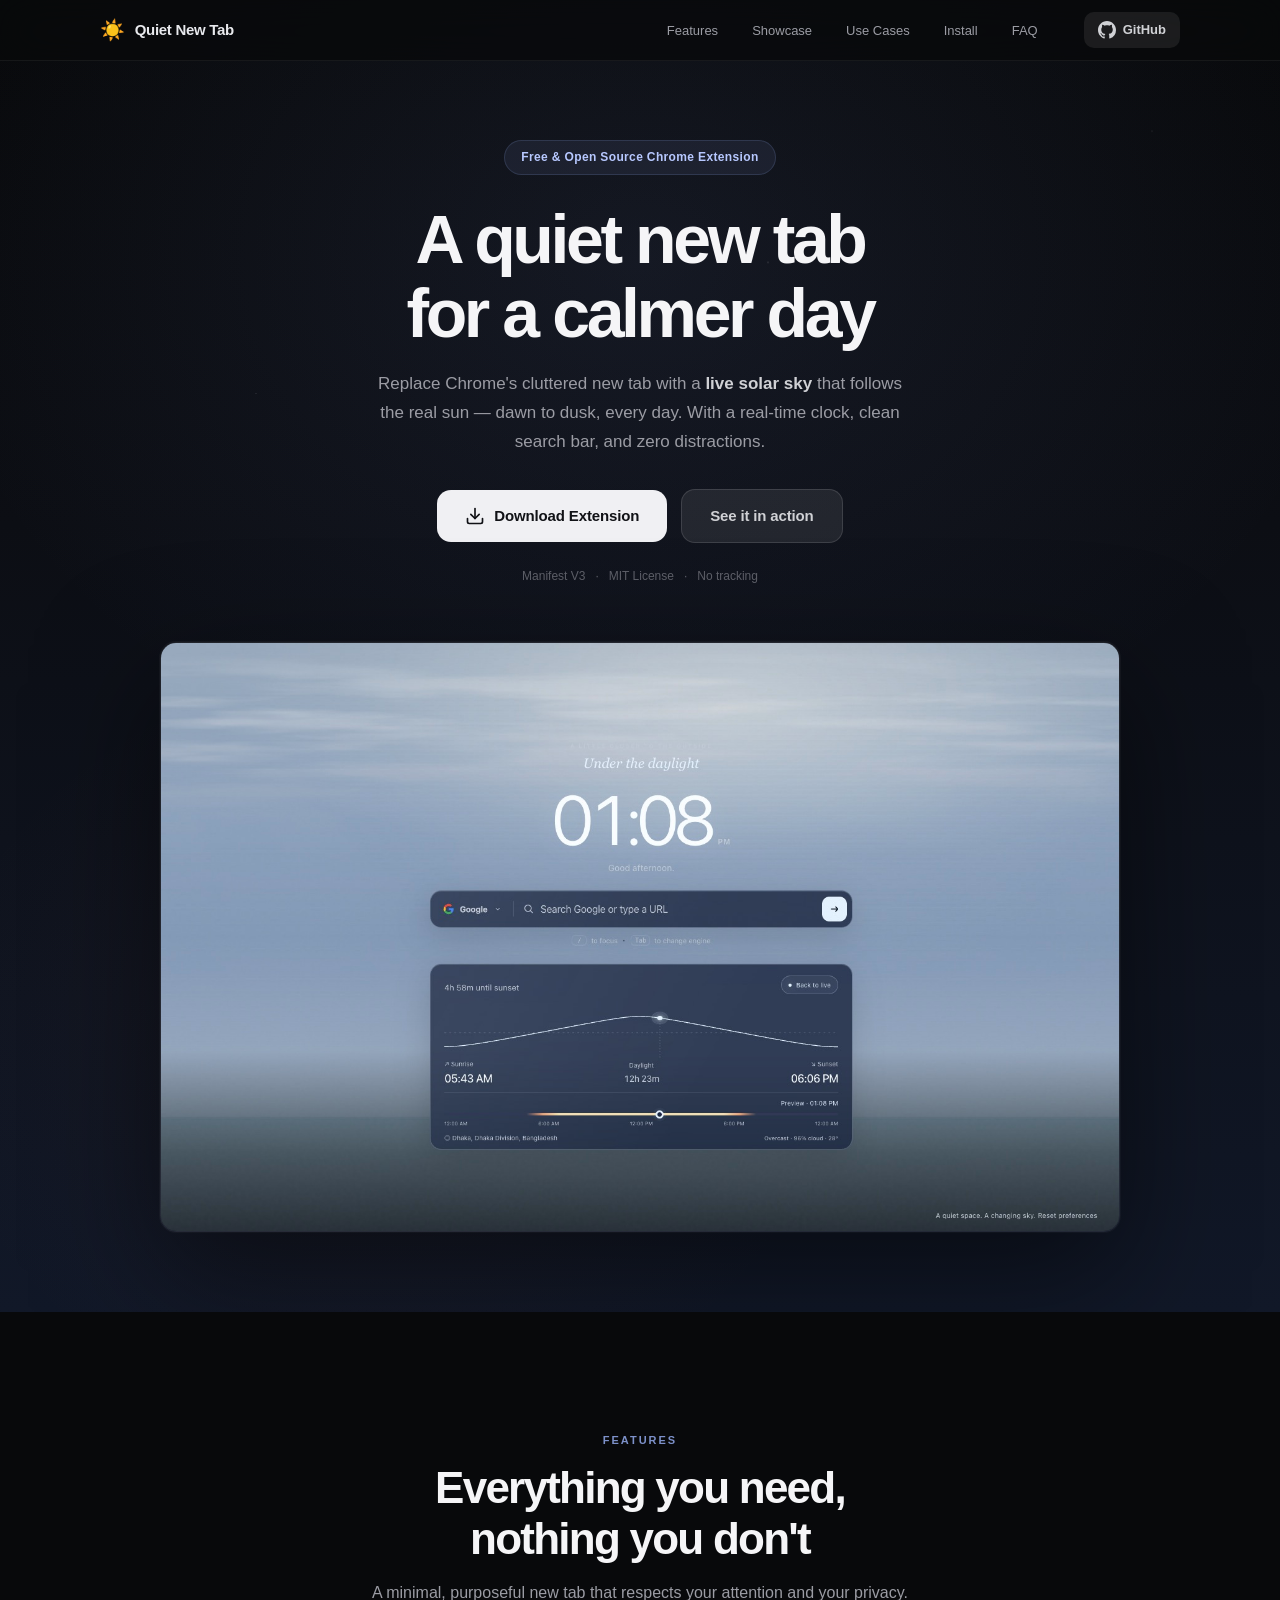
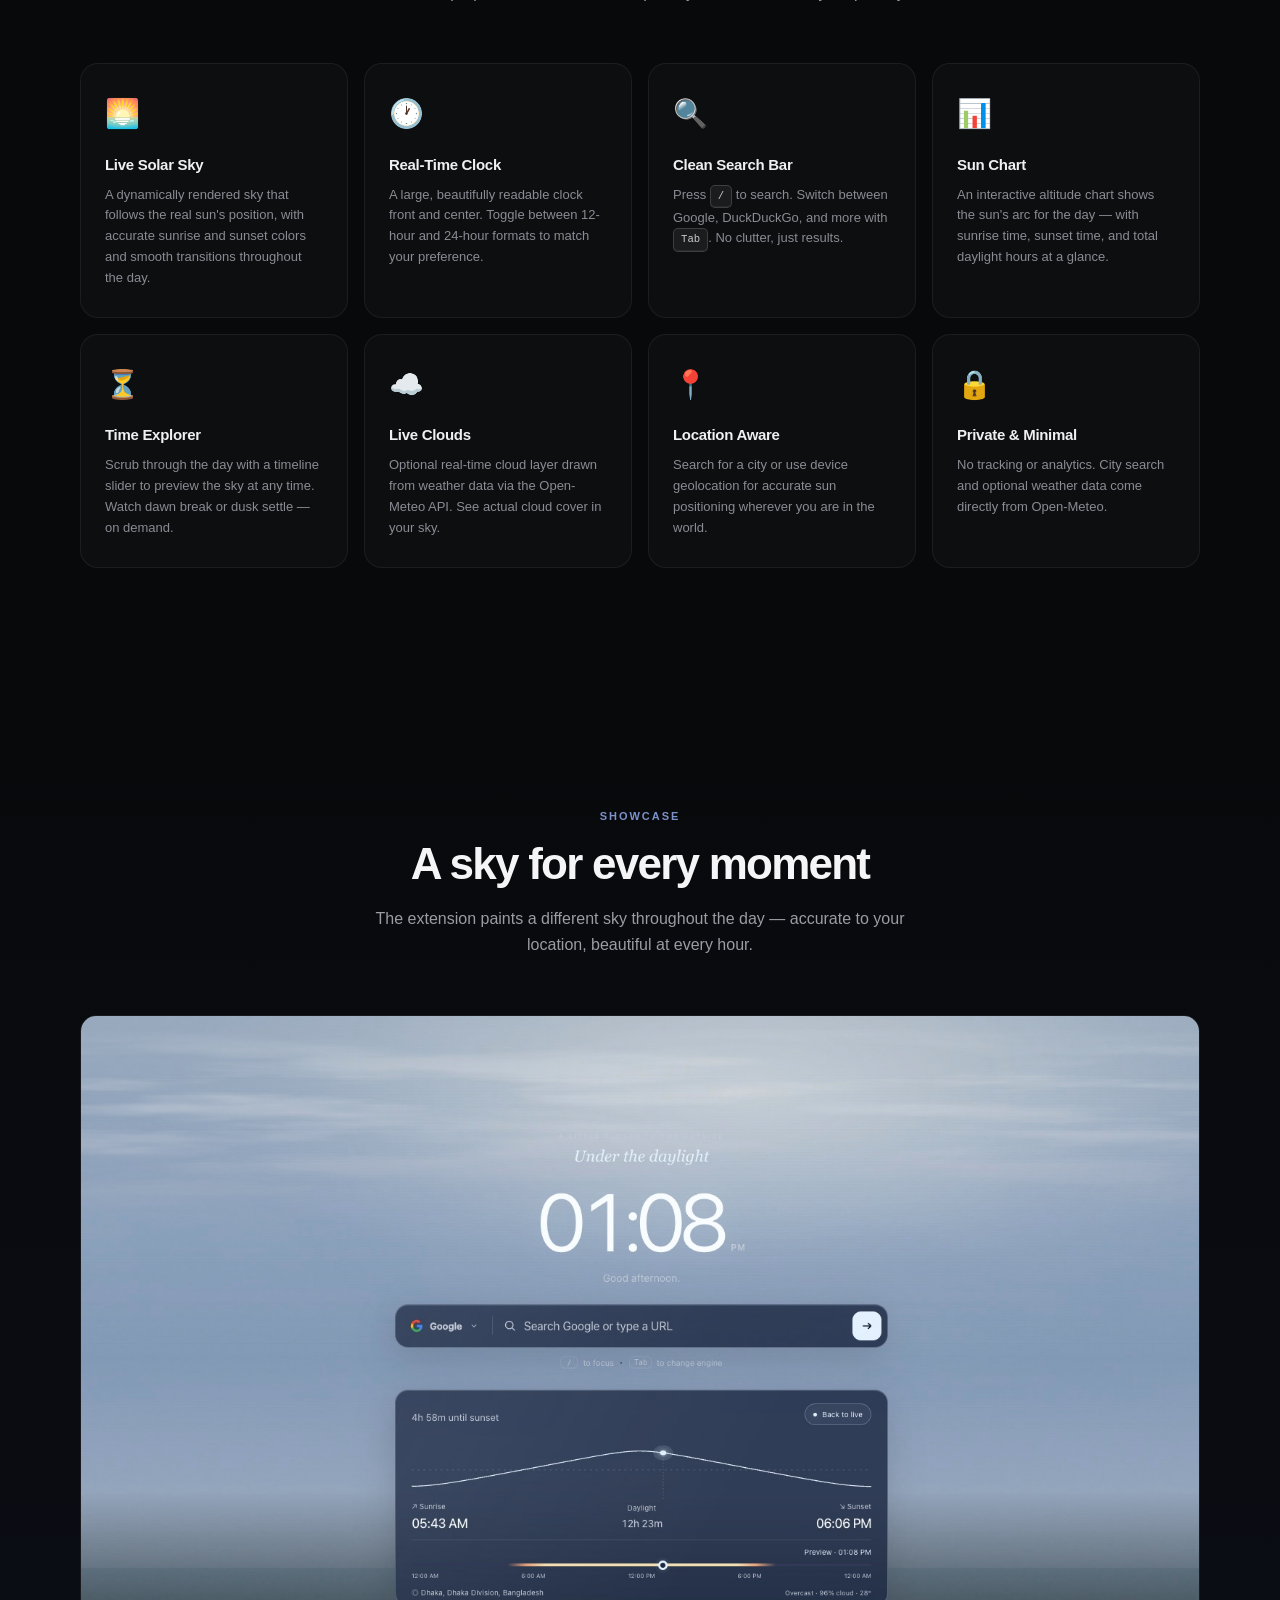
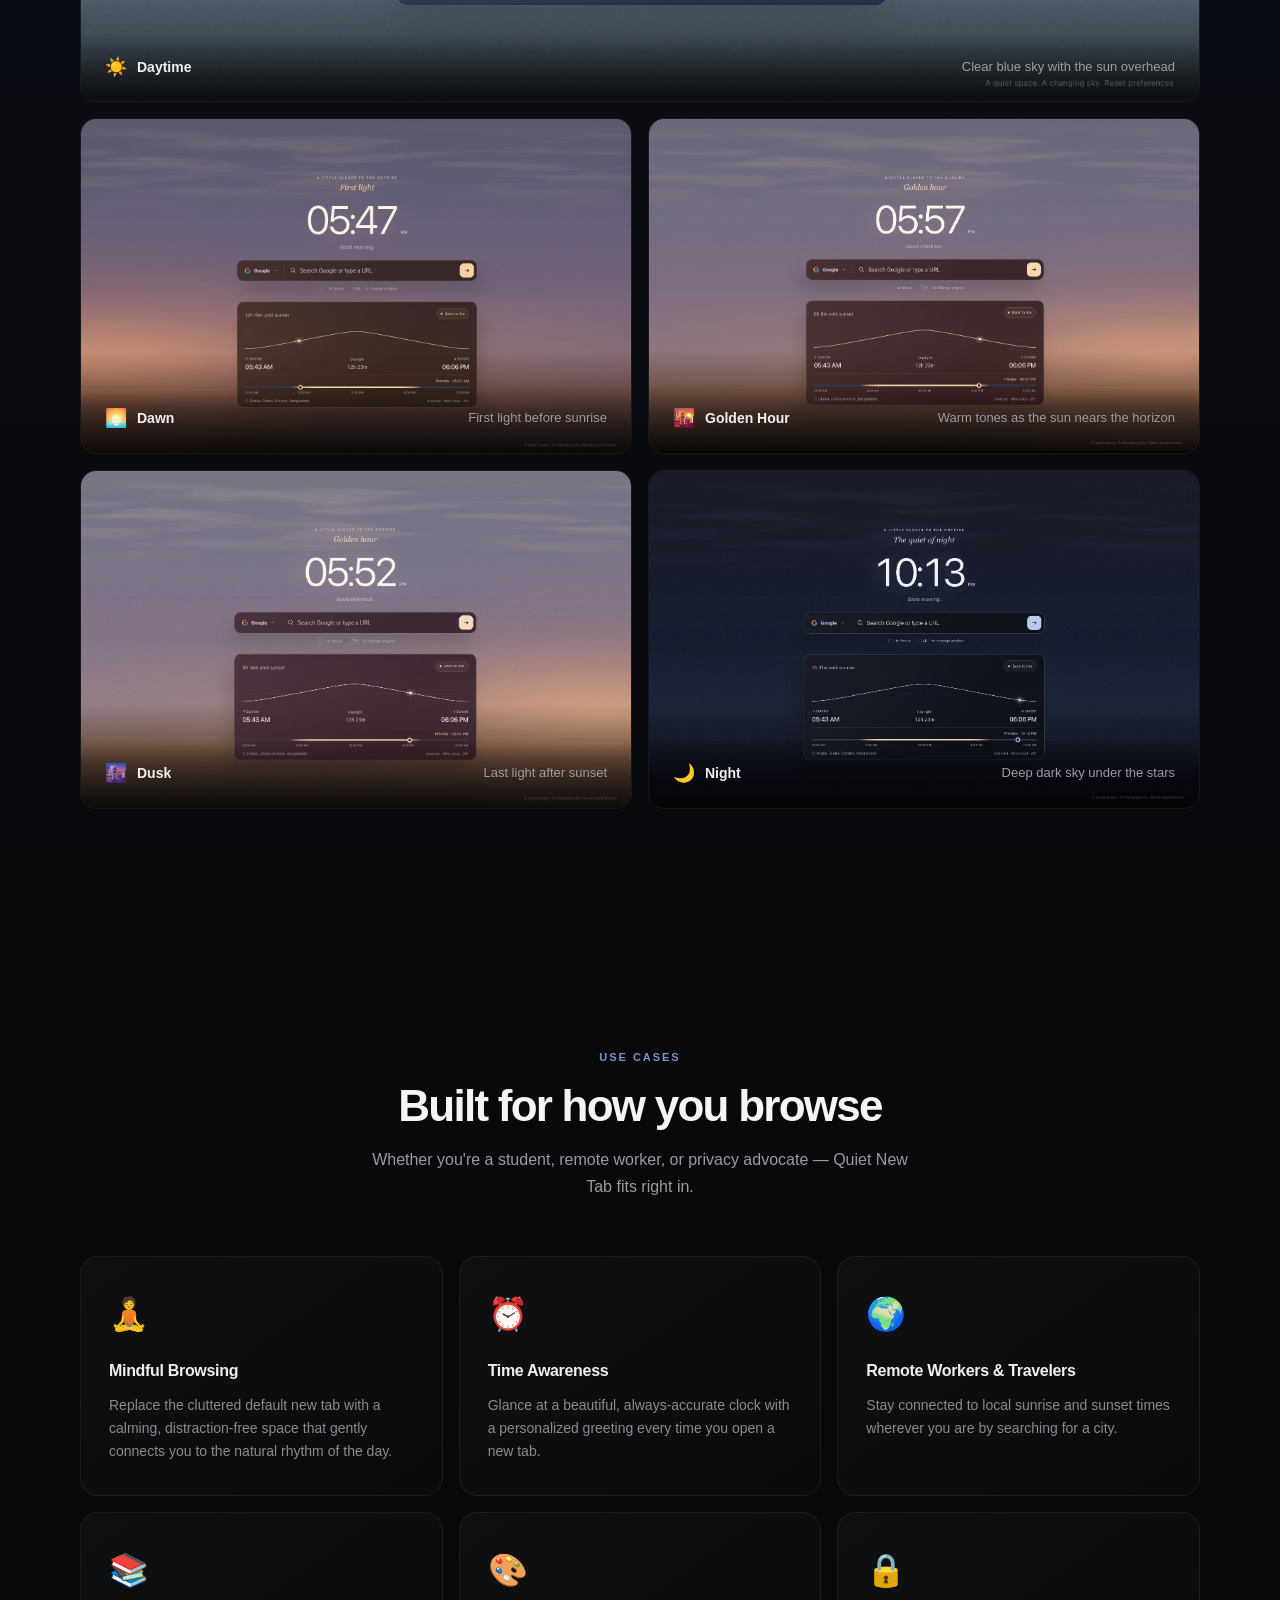
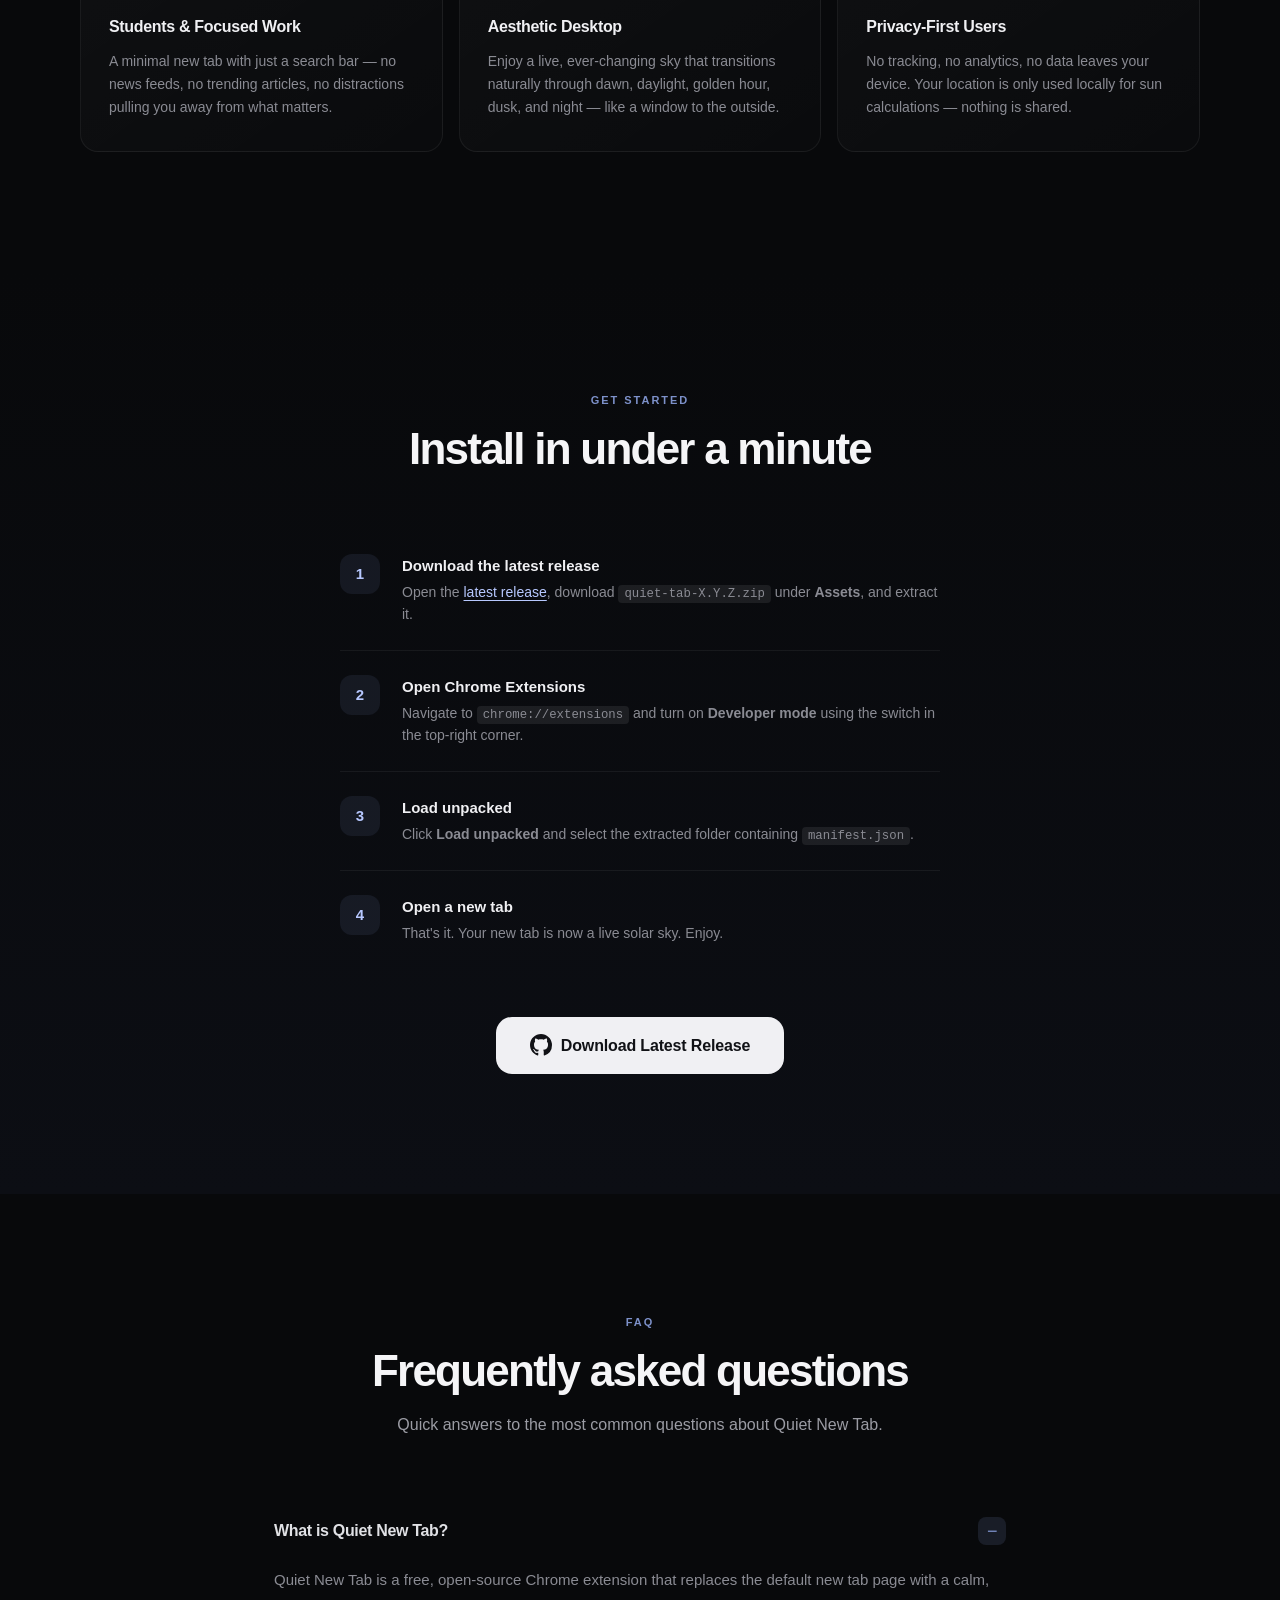
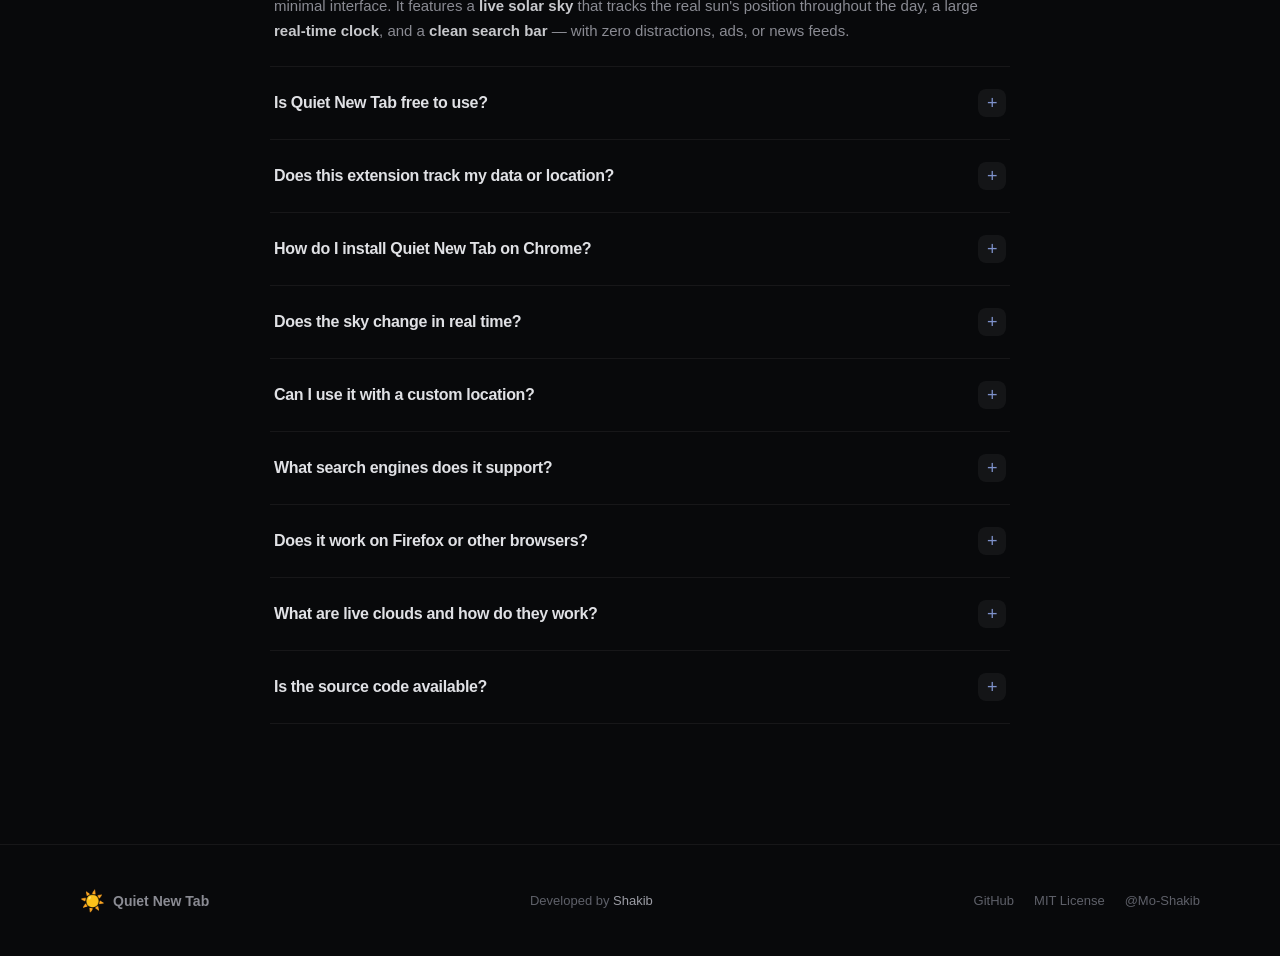
==== commit c87e4fe0: "Link website to latest release" ====
--- a/docs/index.html
+++ b/docs/index.html
@@ -9,15 +9,15 @@
   <meta name="author" content="Mohamed Shakib">
   <meta name="robots" content="index, follow">
   <meta name="google-site-verification" content="9CZoOWg6A91RhC9ZmWRSlfhuDOC3rtcBxyWy7U6pvqg" />
-  <link rel="canonical" href="https://quiet-new-tab.pages.dev/">
-  <link rel="alternate" href="https://mo-shakib.github.io/quiet-new-tab/">
+  <link rel="canonical" href="https://quiet-tab.pages.dev/">
+  <link rel="alternate" href="https://mo-shakib.github.io/quiet-tab/">
 
   <!-- Open Graph -->
   <meta property="og:type" content="website">
   <meta property="og:title" content="Quiet New Tab — Live Solar Sky for Chrome">
   <meta property="og:description" content="A Chrome extension that replaces your new tab with a calm, minimal interface featuring a live solar sky, real-time clock, and clean search bar.">
-  <meta property="og:url" content="https://quiet-new-tab.pages.dev/">
-  <meta property="og:image" content="https://quiet-new-tab.pages.dev/images/og-daytime.jpg">
+  <meta property="og:url" content="https://quiet-tab.pages.dev/">
+  <meta property="og:image" content="https://quiet-tab.pages.dev/images/og-daytime.jpg">
   <meta property="og:image:width" content="1200">
   <meta property="og:image:height" content="630">
   <meta property="og:image:alt" content="Quiet New Tab Chrome extension showing a live solar sky with real-time clock and search bar">
@@ -28,7 +28,7 @@
   <meta name="twitter:card" content="summary_large_image">
   <meta name="twitter:title" content="Quiet New Tab — Live Solar Sky for Chrome">
   <meta name="twitter:description" content="Replace your Chrome new tab with a calm, minimal interface featuring a live solar sky, real-time clock, and clean search bar.">
-  <meta name="twitter:image" content="https://quiet-new-tab.pages.dev/images/og-daytime.jpg">
+  <meta name="twitter:image" content="https://quiet-tab.pages.dev/images/og-daytime.jpg">
   <meta name="twitter:image:alt" content="Quiet New Tab Chrome extension showing a live solar sky with real-time clock and search bar">
 
   <!-- Structured Data -->
@@ -40,7 +40,7 @@
     "operatingSystem": "Chrome",
     "applicationCategory": "BrowserApplication",
     "description": "A Chrome extension that replaces your new tab page with a calm, minimal interface featuring a live solar sky, real-time clock, and a clean search bar.",
-    "url": "https://quiet-new-tab.pages.dev/",
+    "url": "https://quiet-tab.pages.dev/",
     "author": {
       "@type": "Person",
       "name": "Mohamed Shakib",
@@ -52,7 +52,7 @@
       "priceCurrency": "USD"
     },
     "license": "https://opensource.org/licenses/MIT",
-    "screenshot": "https://quiet-new-tab.pages.dev/images/daytime.jpg"
+    "screenshot": "https://quiet-tab.pages.dev/images/daytime.jpg"
   }
   </script>
 
@@ -98,7 +98,7 @@
         <h1 id="hero-heading">A quiet new tab<br>for a calmer day</h1>
         <p class="hero-subtitle">Replace Chrome's cluttered new tab with a <strong>live solar sky</strong> that follows the real sun — dawn to dusk, every day. With a real-time clock, clean search bar, and zero distractions.</p>
         <div class="hero-actions">
-          <a href="https://github.com/Mo-Shakib/quiet-tab" class="btn btn-primary" target="_blank" rel="noopener noreferrer">
+          <a href="https://github.com/Mo-Shakib/quiet-tab/releases/latest" class="btn btn-primary" target="_blank" rel="noopener noreferrer">
             <svg aria-hidden="true" width="20" height="20" viewBox="0 0 24 24" fill="none" stroke="currentColor" stroke-width="2" stroke-linecap="round" stroke-linejoin="round"><path d="M21 15v4a2 2 0 01-2 2H5a2 2 0 01-2-2v-4"/><polyline points="7 10 12 15 17 10"/><line x1="12" y1="15" x2="12" y2="3"/></svg>
             Download Extension
           </a>
@@ -314,22 +314,22 @@
           <div class="install-step" role="listitem">
             <span class="step-number" aria-hidden="true">1</span>
             <div>
-              <h3>Clone or download</h3>
-              <p>Get the source from <a href="https://github.com/Mo-Shakib/quiet-tab" target="_blank" rel="noopener noreferrer">GitHub</a> or download as a ZIP.</p>
+              <h3>Download the latest release</h3>
+              <p>Open the <a href="https://github.com/Mo-Shakib/quiet-tab/releases/latest" target="_blank" rel="noopener noreferrer">latest release</a>, download <code>quiet-tab-X.Y.Z.zip</code> under <strong>Assets</strong>, and extract it.</p>
             </div>
           </div>
           <div class="install-step" role="listitem">
             <span class="step-number" aria-hidden="true">2</span>
             <div>
               <h3>Open Chrome Extensions</h3>
-              <p>Navigate to <code>chrome://extensions</code> and enable <strong>Developer mode</strong>.</p>
+              <p>Navigate to <code>chrome://extensions</code> and turn on <strong>Developer mode</strong> using the switch in the top-right corner.</p>
             </div>
           </div>
           <div class="install-step" role="listitem">
             <span class="step-number" aria-hidden="true">3</span>
             <div>
               <h3>Load unpacked</h3>
-              <p>Click <strong>Load unpacked</strong> and select the project folder.</p>
+              <p>Click <strong>Load unpacked</strong> and select the extracted folder containing <code>manifest.json</code>.</p>
             </div>
           </div>
           <div class="install-step" role="listitem">
@@ -341,9 +341,9 @@
           </div>
         </div>
         <div class="install-cta">
-          <a href="https://github.com/Mo-Shakib/quiet-tab" class="btn btn-primary btn-large" target="_blank" rel="noopener noreferrer">
+          <a href="https://github.com/Mo-Shakib/quiet-tab/releases/latest" class="btn btn-primary btn-large" target="_blank" rel="noopener noreferrer">
             <svg aria-hidden="true" width="22" height="22" viewBox="0 0 24 24" fill="currentColor"><path d="M12 0C5.37 0 0 5.37 0 12c0 5.31 3.435 9.795 8.205 11.385.6.105.825-.255.825-.57 0-.285-.015-1.23-.015-2.235-3.015.555-3.795-.735-4.035-1.41-.135-.345-.72-1.41-1.23-1.695-.42-.225-1.02-.78-.015-.795.945-.015 1.62.87 1.845 1.23 1.08 1.815 2.805 1.305 3.495.99.105-.78.42-1.305.765-1.605-2.67-.3-5.46-1.335-5.46-5.925 0-1.305.465-2.385 1.23-3.225-.12-.3-.54-1.53.12-3.18 0 0 1.005-.315 3.3 1.23.96-.27 1.98-.405 3-.405s2.04.135 3 .405c2.295-1.56 3.3-1.23 3.3-1.23.66 1.65.24 2.88.12 3.18.765.84 1.23 1.905 1.23 3.225 0 4.605-2.805 5.625-5.475 5.925.435.375.81 1.095.81 2.22 0 1.605-.015 2.895-.015 3.3 0 .315.225.69.825.57A12.02 12.02 0 0024 12c0-6.63-5.37-12-12-12z"/></svg>
-            View on GitHub
+            Download Latest Release
           </a>
         </div>
       </div>
@@ -392,10 +392,11 @@
               <div itemprop="text">
                 <p>Installing Quiet New Tab takes under a minute:</p>
                 <ol>
-                  <li>Download or clone the repository from <a href="https://github.com/Mo-Shakib/quiet-tab" target="_blank" rel="noopener noreferrer">GitHub</a>.</li>
+                  <li>Open the <a href="https://github.com/Mo-Shakib/quiet-tab/releases/latest" target="_blank" rel="noopener noreferrer">latest release</a>.</li>
+                  <li>Under <strong>Assets</strong>, download <code>quiet-tab-X.Y.Z.zip</code> and extract it.</li>
                   <li>Open <code>chrome://extensions</code> in Chrome.</li>
                   <li>Enable <strong>Developer mode</strong> using the toggle in the top-right corner.</li>
-                  <li>Click <strong>Load unpacked</strong> and select the downloaded project folder.</li>
+                  <li>Click <strong>Load unpacked</strong> and select the extracted folder containing <code>manifest.json</code>.</li>
                   <li>Open a new tab — you'll see the live solar sky immediately.</li>
                 </ol>
               </div>
